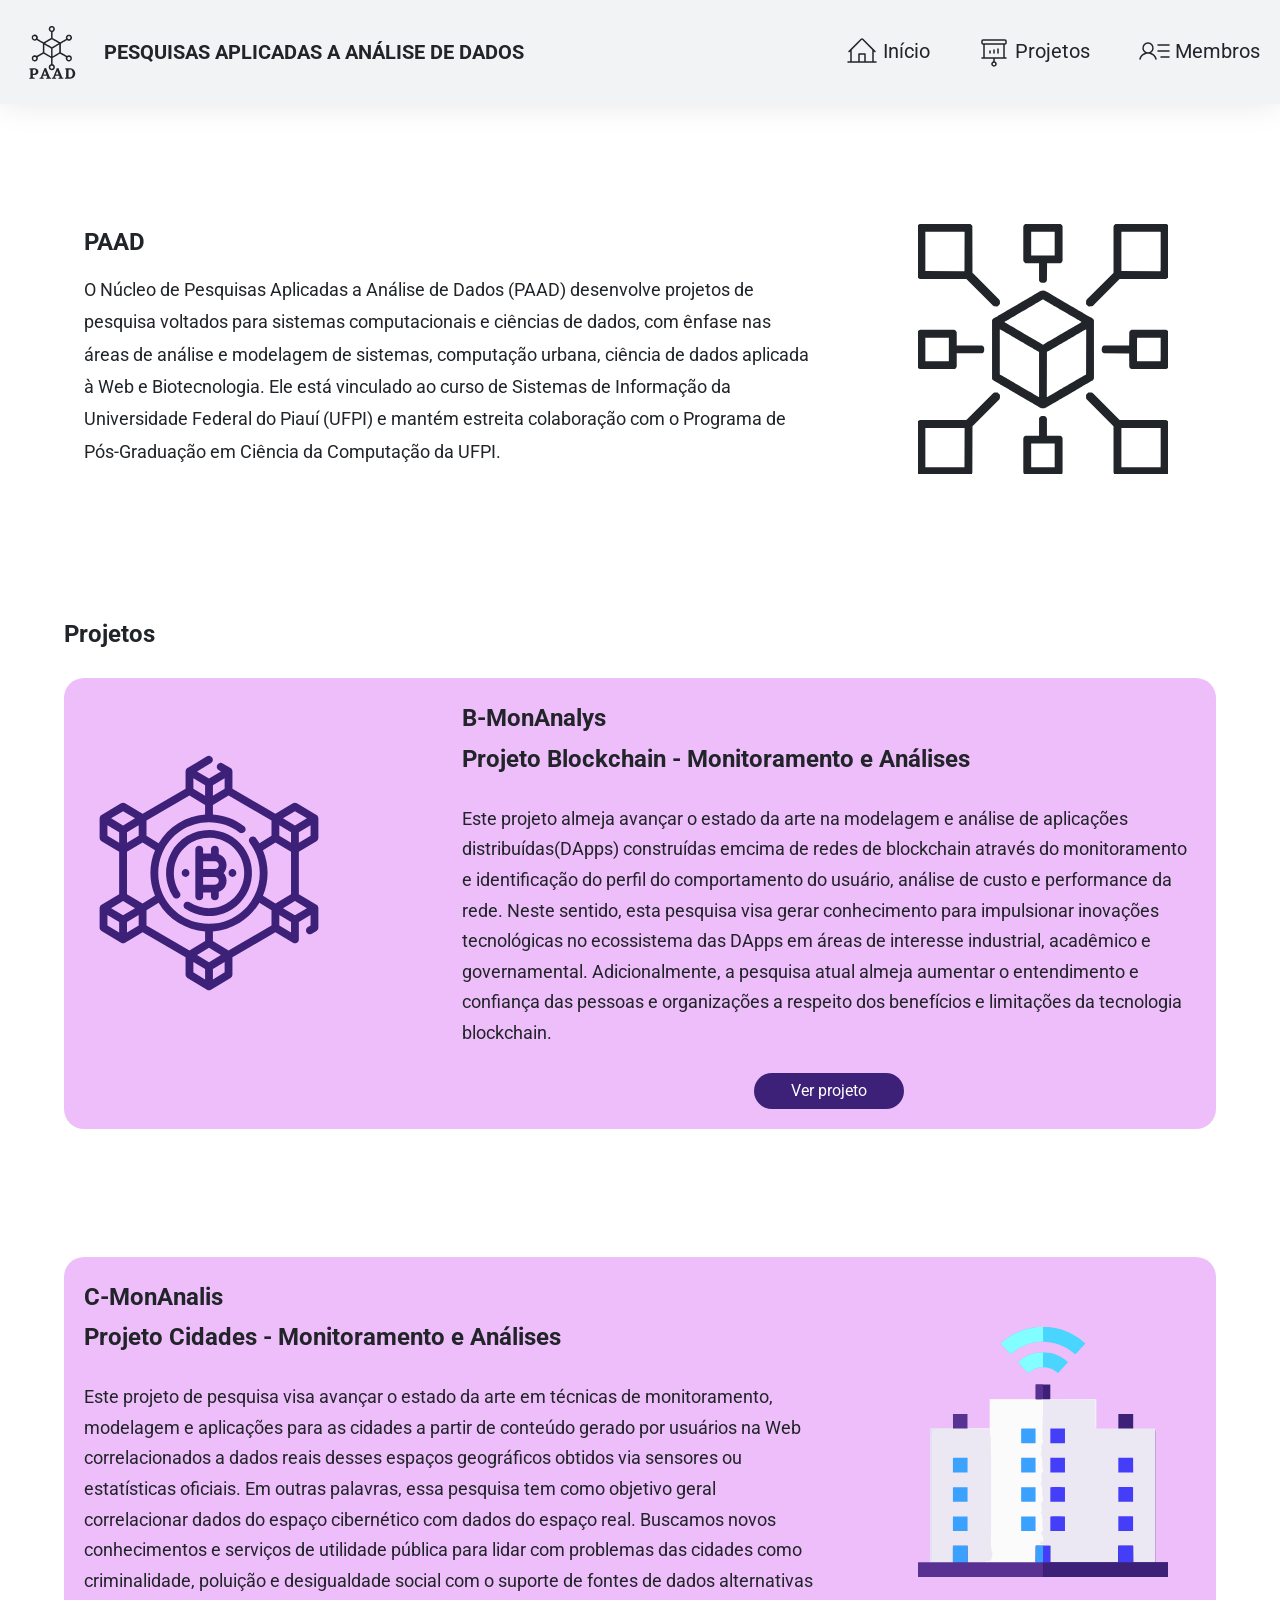
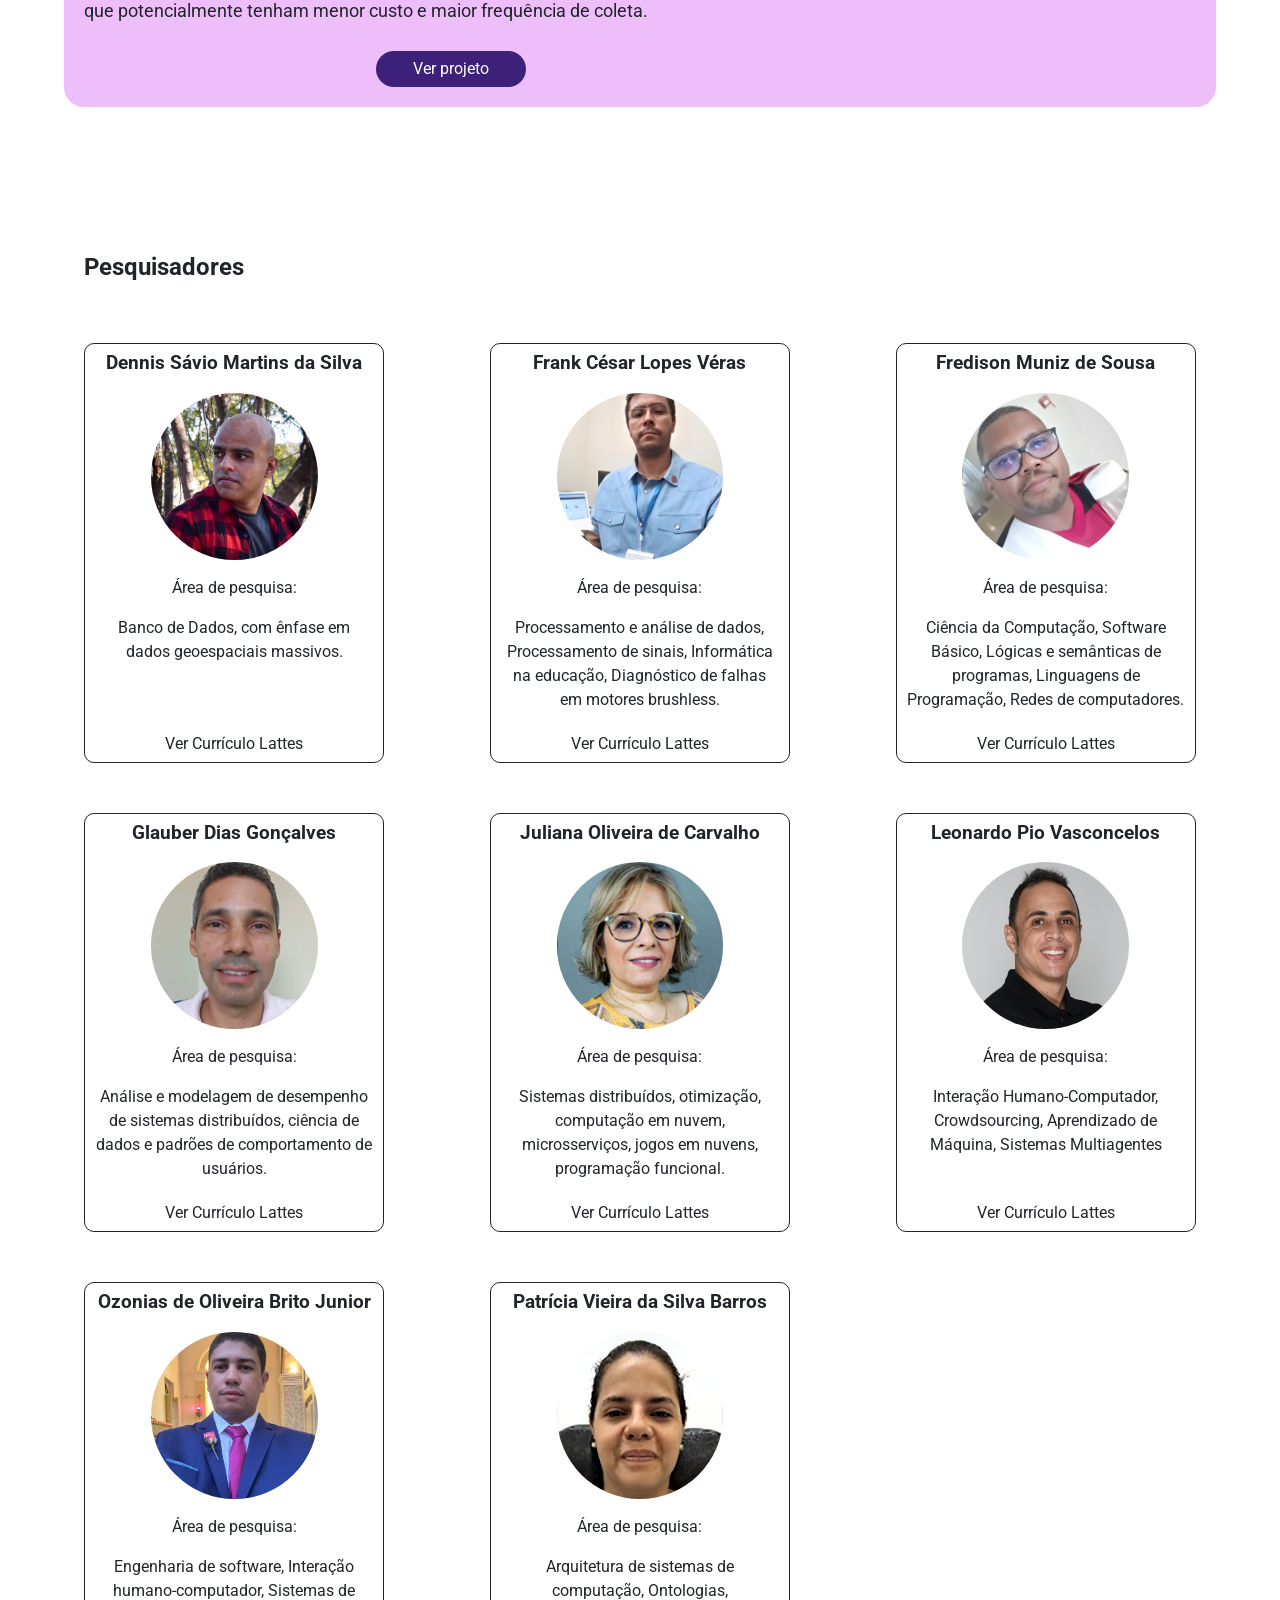
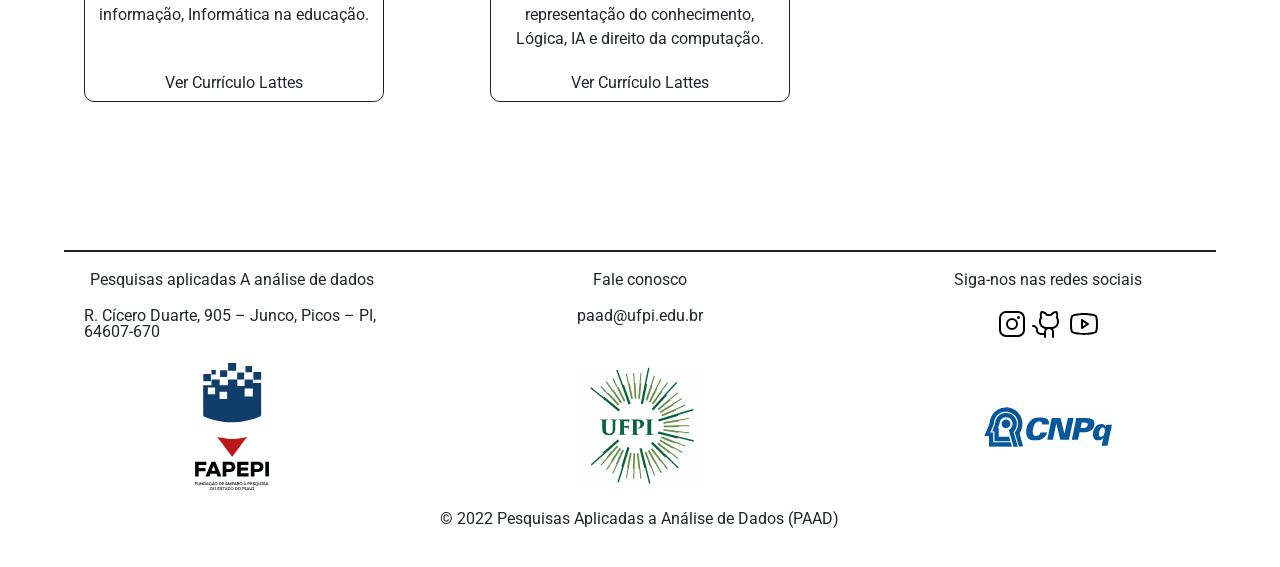
==== index.html @ bb36d38b "add responsive design" ====
<!DOCTYPE html>
<html lang="en">
  <head>
    <meta charset="UTF-8" />
    <meta name="viewport" content="width=device-width, initial-scale=1.0" />
    <title>Laboratório PAAD</title>
    <link rel="stylesheet" href="css/styles.css" />
  </head>
  <body>
    <nav>
      <div class="logo-box">
        <img class="paad-logo" src="img/paad-logo.svg" alt="Logo do site" />

        <h1 class="title">Pesquisas aplicadas A análise de dados</h1>
      </div>
      <ul class="links">
        <li>
          <a href="#">
            <div class="flex-container">
              <svg
                xmlns="http://www.w3.org/2000/svg"
                width="32"
                height="32"
                viewBox="0 0 256 256"
                fill="#000000"
                class="icon"
              >
                <path
                  d="M240,210H222V131.17l5.76,5.76a6,6,0,0,0,8.48-8.49L137.9,30.09a14,14,0,0,0-19.8,0L19.76,128.44a6,6,0,0,0,8.48,8.49L34,131.17V210H16a6,6,0,0,0,0,12H240a6,6,0,0,0,0-12ZM46,119.17l80.58-80.59a2,2,0,0,1,2.84,0L210,119.17V210H158V152a6,6,0,0,0-6-6H104a6,6,0,0,0-6,6v58H46ZM146,210H110V158h36Z"
                ></path>
              </svg>

              Início
            </div>
          </a>
        </li>
        <li>
          <a href="#projetos">
            <div class="flex-container">
              <svg
                xmlns="http://www.w3.org/2000/svg"
                width="32"
                height="32"
                fill="#000000"
                viewBox="0 0 256 256"
                class="icon"
              >
                <path
                  d="M90,144V128a6,6,0,0,1,12,0v16a6,6,0,0,1-12,0Zm38,6a6,6,0,0,0,6-6V120a6,6,0,0,0-12,0v24A6,6,0,0,0,128,150Zm32,0a6,6,0,0,0,6-6V112a6,6,0,0,0-12,0v32A6,6,0,0,0,160,150Zm54-72V178h10a6,6,0,0,1,0,12H134v20.84a22,22,0,1,1-12,0V190H32a6,6,0,0,1,0-12H42V78H40A14,14,0,0,1,26,64V48A14,14,0,0,1,40,34H216a14,14,0,0,1,14,14V64a14,14,0,0,1-14,14ZM128,222a10,10,0,1,0,10,10A10,10,0,0,0,128,222ZM40,66H216a2,2,0,0,0,2-2V48a2,2,0,0,0-2-2H40a2,2,0,0,0-2,2V64A2,2,0,0,0,40,66ZM202,78H54V178H202Z"
                ></path>
              </svg>
              Projetos
            </div></a
          >
        </li>
        <li>
          <a href="#membros"
            ><div class="flex-container">
              <svg
                xmlns="http://www.w3.org/2000/svg"
                width="32"
                height="32"
                fill="#000000"
                viewBox="0 0 256 256"
                class="icon"
              >
                <path
                  d="M154,80a6,6,0,0,1,6-6h88a6,6,0,0,1,0,12H160A6,6,0,0,1,154,80Zm94,42H160a6,6,0,0,0,0,12h88a6,6,0,0,0,0-12Zm0,48H184a6,6,0,0,0,0,12h64a6,6,0,0,0,0-12Zm-98.19,20.5a6,6,0,1,1-11.62,3C131.7,168.29,107.23,150,80,150s-51.7,18.29-58.19,43.49a6,6,0,1,1-11.62-3c5.74-22.28,23-40.07,44.67-48a46,46,0,1,1,50.28,0C126.79,150.43,144.08,168.22,149.81,190.5ZM80,138a34,34,0,1,0-34-34A34,34,0,0,0,80,138Z"
                ></path>
              </svg>
              Membros
            </div></a
          >
        </li>
      </ul>
    </nav>
    <main class="main-container">
      <header class="grid-2-columns">
        <div id="início" class="header-text-container">
          <h2 class="header-title">PAAD</h2>
          <p class="header-text">
            O Núcleo de Pesquisas Aplicadas a Análise de Dados (PAAD) desenvolve
            projetos de pesquisa voltados para sistemas computacionais e
            ciências de dados, com ênfase nas áreas de análise e modelagem de
            sistemas, computação urbana, ciência de dados aplicada à Web e
            Biotecnologia. Ele está vinculado ao curso de Sistemas de Informação
            da Universidade Federal do Piauí (UFPI) e mantém estreita
            colaboração com o Programa de Pós-Graduação em Ciência da Computação
            da UFPI.
          </p>
        </div>
        <img
          class="paad-logo-colorida"
          src="img/paad-logo-colorida.svg"
          alt=""
        />
      </header>
      <section id="projetos" class="projects">
        <h2 class="projects-title">Projetos</h2>
        <div class="grid-2-columns-inv blockchain-project featured-project">
          <img class="bc-img" src="img/blockchain.svg" alt="" />
          <div class="project-title-container">
            <h2 class="project-title">B-MonAnalys</h2>
            <h2 class="project-title">
              Projeto Blockchain - Monitoramento e Análises
            </h2>
          </div>

          <p class="project-text">
            Este projeto almeja avançar o estado da arte na modelagem e análise
            de aplicações distribuídas(DApps) construídas emcima de redes de
            blockchain através do monitoramento e identificação do perfil do
            comportamento do usuário, análise de custo e performance da rede.
            Neste sentido, esta pesquisa visa gerar conhecimento para
            impulsionar inovações tecnológicas no ecossistema das DApps em áreas
            de interesse industrial, acadêmico e governamental. Adicionalmente,
            a pesquisa atual almeja aumentar o entendimento e confiança das
            pessoas e organizações a respeito dos benefícios e limitações da
            tecnologia blockchain.
          </p>
          <a class="project-link" href="https://labpaad.github.io/B-MonAnalys/"
            >Ver projeto</a
          >
        </div>
        <div class="grid-2-columns city-project featured-project">
          <div>
            <h2 class="project-title">C-MonAnalis</h2>
            <h2 class="project-title">
              Projeto Cidades - Monitoramento e Análises
            </h2>
          </div>

          <p class="project-text">
            Este projeto de pesquisa visa avançar o estado da arte em técnicas
            de monitoramento, modelagem e aplicações para as cidades a partir de
            conteúdo gerado por usuários na Web correlacionados a dados reais
            desses espaços geográficos obtidos via sensores ou estatísticas
            oficiais. Em outras palavras, essa pesquisa tem como objetivo geral
            correlacionar dados do espaço cibernético com dados do espaço real.
            Buscamos novos conhecimentos e serviços de utilidade pública para
            lidar com problemas das cidades como criminalidade, poluição e
            desigualdade social com o suporte de fontes de dados alternativas
            que potencialmente tenham menor custo e maior frequência de coleta.
          </p>
          <img class="city-img" src="img/cidade-inteligente.svg" alt="" />
          <a
            class="project-link inv"
            href="https://labpaad.github.io/C-MonAnalys/"
            >Ver projeto</a
          >
        </div>
      </section>
      <section id="membros" class="cards-section">
        <h2 class="pesquisadores">Pesquisadores</h2>
        <div class="cards">
          <div class="card">
            <h3>Dennis Sávio Martins da Silva</h3>
            <img class="card-img" src="img/pesquisadores/careca.png" alt="" />
            <p>Área de pesquisa:</p>
            <p class="area-pesquisa">
              Banco de Dados, com ênfase em dados geoespaciais massivos.
            </p>
            <a href="http://lattes.cnpq.br/1606965196320781"
              >Ver Currículo Lattes</a
            >
          </div>

          <div class="card">
            <h3>Frank César Lopes Véras</h3>
            <img
              class="card-img"
              src="img/pesquisadores/frank césar.png"
              alt=""
            />
            <p>Área de pesquisa:</p>
            <p class="area-pesquisa">
              Processamento e análise de dados, Processamento de sinais,
              Informática na educação, Diagnóstico de falhas em motores
              brushless.
            </p>
            <a href="http://lattes.cnpq.br/4650481876651508"
              >Ver Currículo Lattes</a
            >
          </div>
          <div class="card">
            <h3>Fredison Muniz de Sousa</h3>
            <img class="card-img" src="img/pesquisadores/Fredison.jpg" alt="" />
            <p>Área de pesquisa:</p>
            <p class="area-pesquisa">
              Ciência da Computação, Software Básico, Lógicas e semânticas de
              programas, Linguagens de Programação, Redes de computadores.
            </p>
            <a href="http://lattes.cnpq.br/1024465469397035"
              >Ver Currículo Lattes</a
            >
          </div>
          <div class="card">
            <h3>Glauber Dias Gonçalves</h3>
            <img class="card-img" src="img/pesquisadores/Glauber.png" alt="" />
            <p>Área de pesquisa:</p>
            <p class="area-pesquisa">
              Análise e modelagem de desempenho de sistemas distribuídos,
              ciência de dados e padrões de comportamento de usuários.
            </p>
            <a href="http://lattes.cnpq.br/5984202704503148"
              >Ver Currículo Lattes</a
            >
          </div>
          <div class="card">
            <h3>Juliana Oliveira de Carvalho</h3>
            <img class="card-img" src="img/pesquisadores/Juliana.png" alt="" />
            <p>Área de pesquisa:</p>
            <p class="area-pesquisa">
              Sistemas distribuídos, otimização, computação em nuvem,
              microsserviços, jogos em nuvens, programação funcional.
            </p>
            <a href="http://lattes.cnpq.br/9896799227276498"
              >Ver Currículo Lattes</a
            >
          </div>
          <div class="card">
            <h3>Leonardo Pio Vasconcelos</h3>
            <img
              class="card-img"
              src="img/pesquisadores/Leonardo.jpeg"
              alt=""
            />
            <p>Área de pesquisa:</p>
            <p class="area-pesquisa">
              Interação Humano-Computador, Crowdsourcing, Aprendizado de
              Máquina, Sistemas Multiagentes
            </p>
            <a href="http://lattes.cnpq.br/3221876377732613"
              >Ver Currículo Lattes</a
            >
          </div>
          <div class="card">
            <h3>Ozonias de Oliveira Brito Junior</h3>
            <img class="card-img" src="img/pesquisadores/Ozonias.jpeg" alt="" />
            <p>Área de pesquisa:</p>
            <p class="area-pesquisa">
              Engenharia de software, Interação humano-computador, Sistemas de
              informação, Informática na educação.
            </p>
            <a class="lattes" href="http://lattes.cnpq.br/0287523204946792"
              >Ver Currículo Lattes</a
            >
          </div>
          <div class="card">
            <h3>Patrícia Vieira da Silva Barros</h3>
            <img
              class="card-img"
              src="img/pesquisadores/Patrícia.jpeg"
              alt=""
            />
            <p>Área de pesquisa:</p>
            <p class="area-pesquisa">
              Arquitetura de sistemas de computação, Ontologias, representação
              do conhecimento, Lógica, IA e direito da computação.
            </p>
            <a href="http://lattes.cnpq.br/5516550975920922"
              >Ver Currículo Lattes</a
            >
          </div>
        </div>
      </section>
      <footer class="footer-grid">
        <p>Pesquisas aplicadas A análise de dados</p>
        <p>Fale conosco</p>
        <p>Siga-nos nas redes sociais</p>
        <p>R. Cícero Duarte, 905 – Junco, Picos – PI, 64607-670</p>
        <p>paad@ufpi.edu.br</p>
        <div class="footer-logos">
          <a href="https://www.instagram.com/paad.lab/">
            <img src="img/instagram-logo.svg" alt="" />
          </a>
          <a href="https://github.com/LABPAAD">
            <img src="img/github-logo.svg" alt="" />
          </a>
          <a href="https://www.youtube.com/channel/UCc1FpLC3oiJvsoh1sDJtk2g">
            <img src="img/youtube-logo.svg" alt="" />
          </a>
        </div>

        <img class="logo-apoiadores" src="img/fapepi-logo.svg" alt="" />
        <img class="logo-apoiadores" src="img/logo-ufpi.svg" alt="" />
        <img class="logo-apoiadores" src="img/cnpq-logo.svg" alt="" />

        <p class="copyright">
          © 2022 Pesquisas Aplicadas a Análise de Dados (PAAD)
        </p>
      </footer>
    </main>
  </body>
</html>
---- css/styles.css ----
@import url("https://fonts.googleapis.com/css2?family=Roboto:ital,wght@0,100;0,300;0,400;0,500;0,700;0,900;1,100;1,300;1,400;1,500;1,700;1,900&display=swap");

/* Resets e estilos globais */
* {
  margin: 0;
  padding: 0;
  box-sizing: border-box;
}

body {
  line-height: 1;
  font-family: Roboto, sans-serif;
  color: #212529;
}

/*Containers e componentes   */
nav {
  display: flex;
  justify-content: space-between;
  align-items: center;
  background-color: #f1f3f5;
  /* border: 1px solid #000; */
  box-shadow: 0 0 30px 0 rgba(0, 0, 0, 0.1);
  padding: 20px;
  margin-bottom: 100px;
}

.main-container {
  width: 90%;
  margin: 20px auto;
  /* border: 1px solid;  */
}

.grid-2-columns {
  /* border: 1px solid; */
  display: grid;
  grid-template-columns: 1fr 25%;
  column-gap: 100px;
  align-items: center;
  margin-bottom: 128px;
  row-gap: 24px;
  padding: 20px;
}
.grid-2-columns-inv {
  /* border: 1px solid; */
  display: grid;
  grid-template-columns: 25% 1fr;
  column-gap: 100px;
  align-items: center;
  margin-bottom: 128px;
  row-gap: 24px;
  padding: 20px;
}

.logo-box {
  display: flex;
  align-items: center;
  gap: 20px;
}
.projects-title {
  margin-bottom: 32px;
}

.featured-project {
  /* border: 1px solid; */
  background-color: #eebefa;
  border-radius: 20px;
}

.flex-container {
  display: flex;
  align-items: center;
  gap: 5px;
}
.flex-container:hover {
  border-bottom: 1px solid #212529;
}
footer {
  border-top: #212529 2px solid;
}

.footer-grid {
  padding: 20px;
  display: grid;
  grid-template-columns: 1fr 1fr 1fr;
  justify-items: center;
  column-gap: 10%;
  row-gap: 20px;
}
.copyright {
  grid-column: 1/4;
}

/* Texto */
.header-title {
  margin-bottom: 20px;
}
.title {
  text-transform: uppercase;
}
.header-text {
  color: #212529;
  line-height: 1.8;
  font-size: 18px;
}
h1 {
  font-size: 20px;
  color: #212529;
}

.project-title {
  line-height: 1.7;
  /* word-break: keep-all; */
}

.project-text {
  line-height: 1.7;
  font-size: 18px;
}

/* Listas */

ul {
  display: flex;
  list-style-type: none;
  gap: 48px;
  align-items: center;
}
.links li {
  font-size: 20px;
}

/* Anchor tags */
a:link,
a:visited {
  display: inline-block;
  cursor: pointer;
  text-decoration: none;
  color: #212529;
}

.project-link:link,
.project-link:visited {
  background-color: #3d2078;
  color: #fff;
  padding: 10px;
  width: 150px;
  border-radius: 30px;
  text-align: center;
  justify-self: center;
  grid-column: 2;
}

.inv:link,
.inv:visited {
  grid-column: 1;
}
/* Icons e Imagens */
.paad-logo {
  width: 64px;
  height: 64px;
}
.icon {
  fill: #212529;
}
.paad-logo-colorida {
  width: 90%;
  grid-column: 2;
  grid-row: 1;
}
.bc-img {
  width: 90%;
  aspect-ratio: 1 /1;
  grid-column: 1;
  grid-row: 1 / 3;
  /* background-color: #212529; */
}
.city-img {
  width: 90%;
  aspect-ratio: 1 /1;
  grid-column: 2;
  grid-row: 1 / 3;
}

section {
  /* background: #000; */
}

/* MEMBROS */
.cards-section {
  padding: 20px;
}
.pesquisadores {
  margin-bottom: 64px;
}
.cards {
  margin-bottom: 128px;
  display: grid;
  grid-template-columns: 27% 27% 27%;
  row-gap: 50px;
  column-gap: 5%;
  justify-content: space-between;
  align-content: center;
}
.card {
  display: flex;
  flex-direction: column;
  gap: 20px;
  border: 1px solid;
  border-radius: 10px;
  padding: 10px;
  justify-content: center;
  align-items: center;
  text-align: center;
}
.card h3 {
  align-self: center;
}
.card-img {
  width: 60%;
  aspect-ratio: 1/1;
  object-fit: cover;
  border-radius: 100px;
  align-self: center;
}
.area-pesquisa {
  /* border: 1px solid; */
  min-height: 100px;
  line-height: 1.5;
}

.card a:link {
  text-decoration: none;
}

.card a:hover {
  text-decoration: underline;
}

/* footer */

.logo-apoiadores {
  width: 128px;
  height: 128px;
}
@media screen and (max-width: 970px) {
  .cards {
    grid-template-columns: 40% 40%;
  }
  .title {
    display: none;
  }
  .project-title-container {
    grid-column: 1/3;
    grid-row: 1;
  }
  .project-text {
    grid-column: 1/3;
    grid-row: 2;
  }
  .bc-img {
    grid-row: 3;
  }
  .city-img {
    grid-row: 3;
  }
  .paad-logo-colorida {
    display: none;
  }
  .header-text-container {
    grid-column: 1 / 3;
  }
}
@media screen and (max-width: 600px) {
  .cards {
    grid-template-columns: 1fr;
  }
  .card-img {
    border-radius: 200px;
  }
}
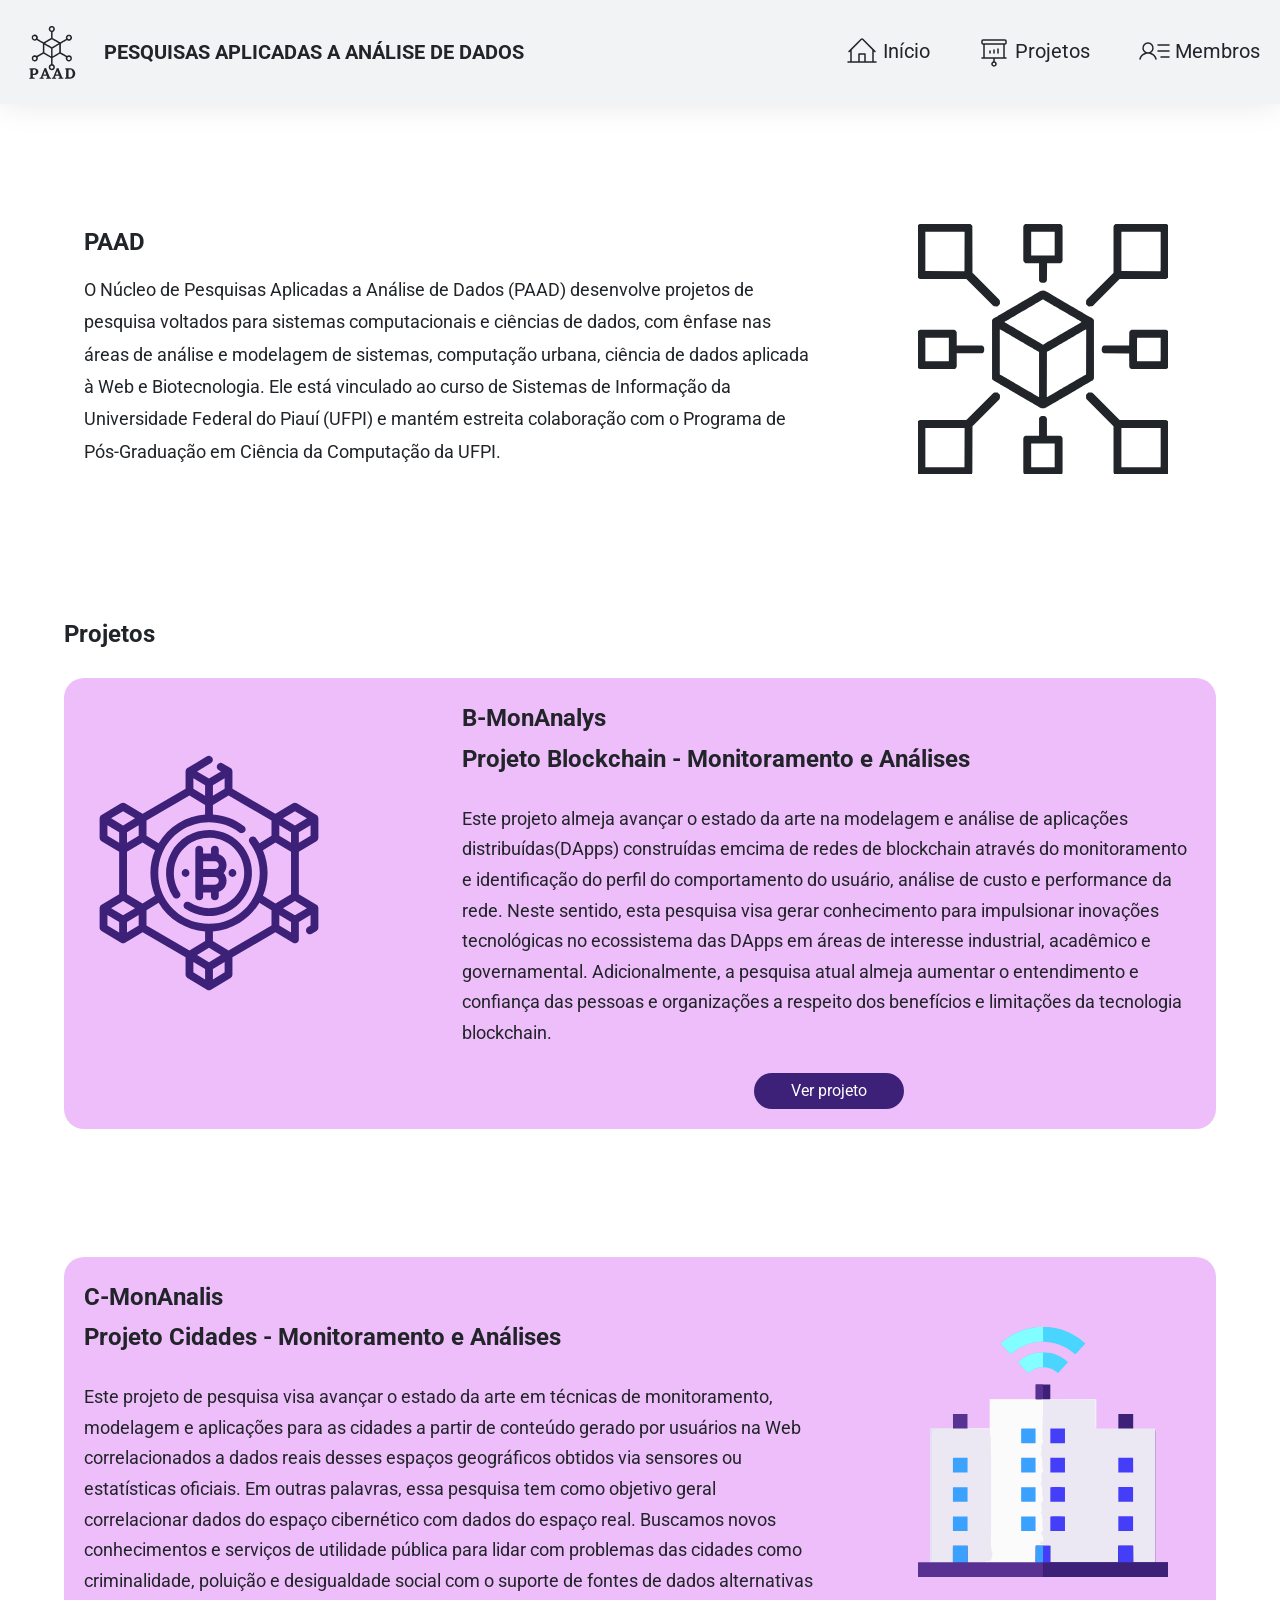
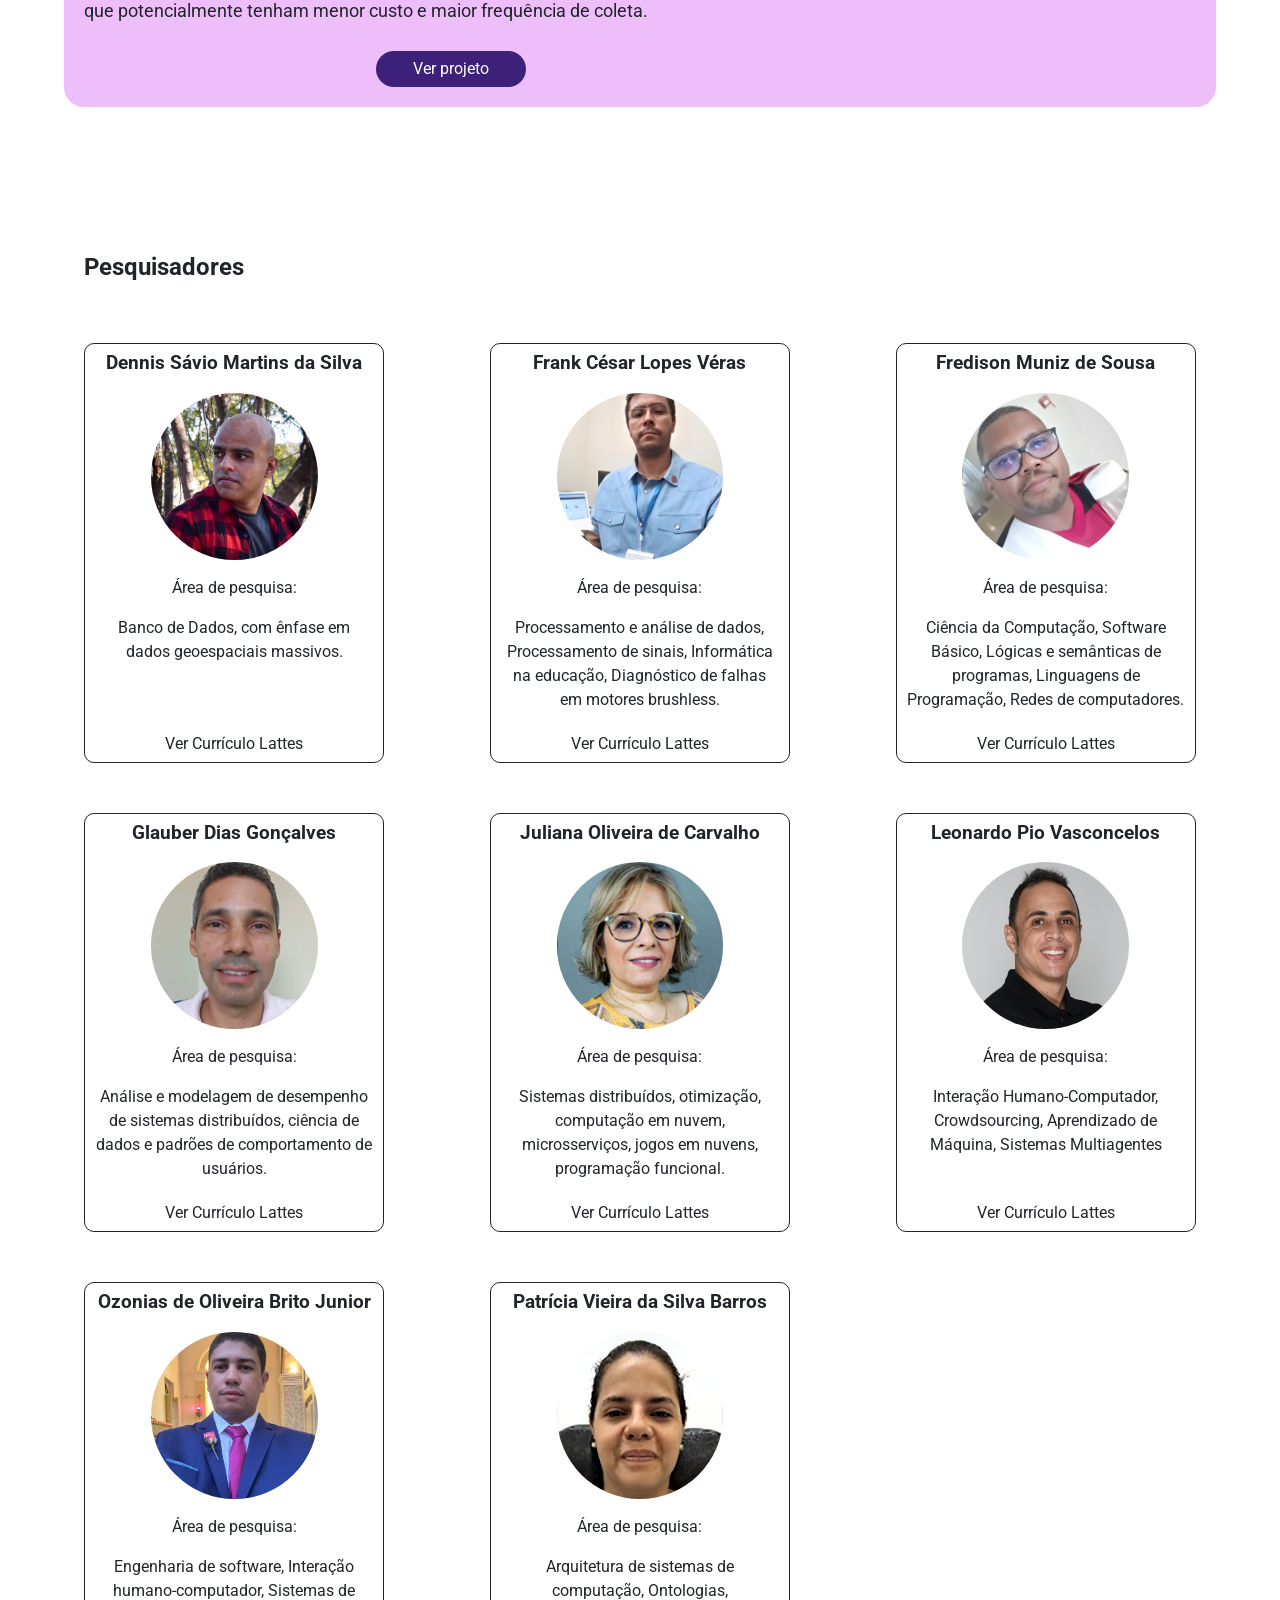
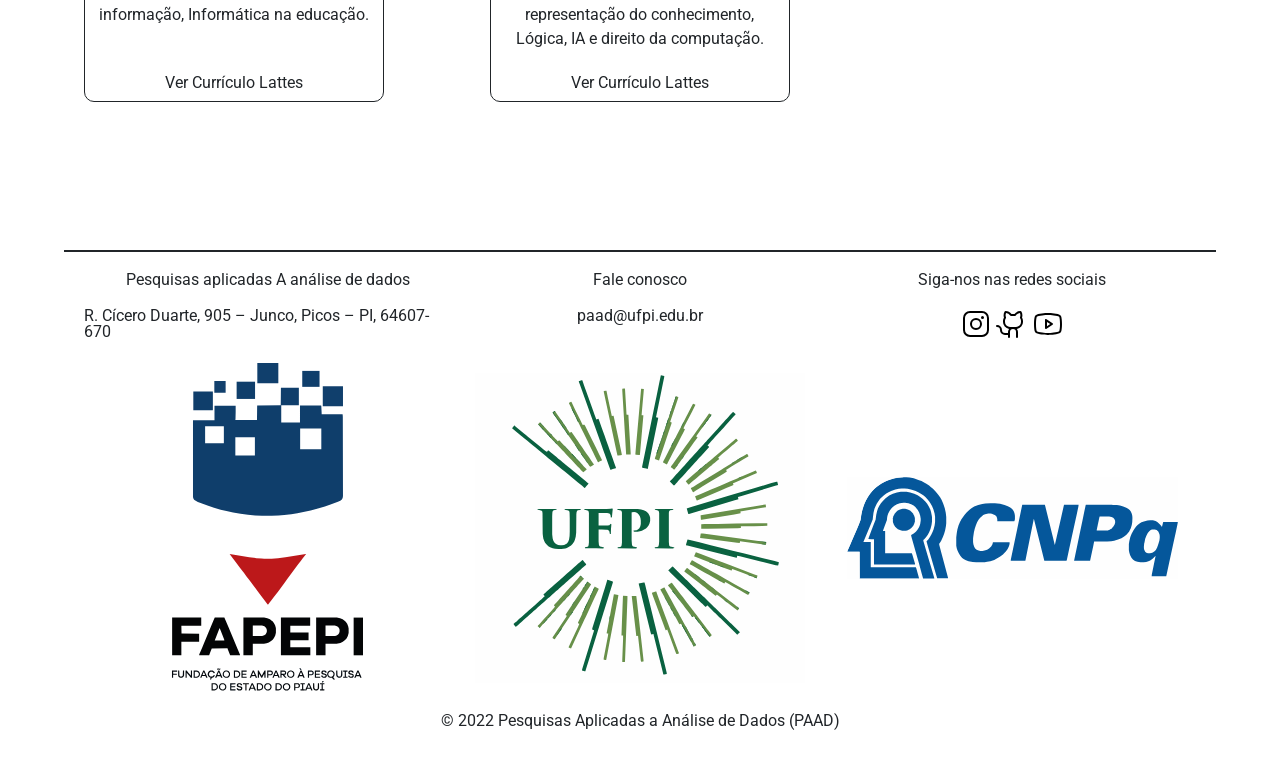
==== commit 87df4aa2: "add classes" ====
--- a/index.html
+++ b/index.html
@@ -265,10 +265,12 @@
         </div>
       </section>
       <footer class="footer-grid">
-        <p>Pesquisas aplicadas A análise de dados</p>
-        <p>Fale conosco</p>
-        <p>Siga-nos nas redes sociais</p>
-        <p>R. Cícero Duarte, 905 – Junco, Picos – PI, 64607-670</p>
+        <p class="footer-title">Pesquisas aplicadas A análise de dados</p>
+        <p class="fale-conosco">Fale conosco</p>
+        <p class="">Siga-nos nas redes sociais</p>
+        <p class="endereço">
+          R. Cícero Duarte, 905 – Junco, Picos – PI, 64607-670
+        </p>
         <p>paad@ufpi.edu.br</p>
         <div class="footer-logos">
           <a href="https://www.instagram.com/paad.lab/">
--- a/css/styles.css
+++ b/css/styles.css
@@ -8,6 +8,7 @@
 }
 
 body {
+  width: 100%;
   line-height: 1;
   font-family: Roboto, sans-serif;
   color: #212529;
@@ -84,7 +85,7 @@
   display: grid;
   grid-template-columns: 1fr 1fr 1fr;
   justify-items: center;
-  column-gap: 10%;
+  column-gap: 5px;
   row-gap: 20px;
 }
 .copyright {
@@ -240,8 +241,8 @@
 /* footer */
 
 .logo-apoiadores {
-  width: 128px;
-  height: 128px;
+  width: 90%;
+  aspect-ratio: 1 /1;
 }
 @media screen and (max-width: 970px) {
   .cards {
@@ -272,6 +273,12 @@
   }
 }
 @media screen and (max-width: 600px) {
+  .links {
+    display: none;
+  }
+  nav {
+    justify-content: center;
+  }
   .cards {
     grid-template-columns: 1fr;
   }
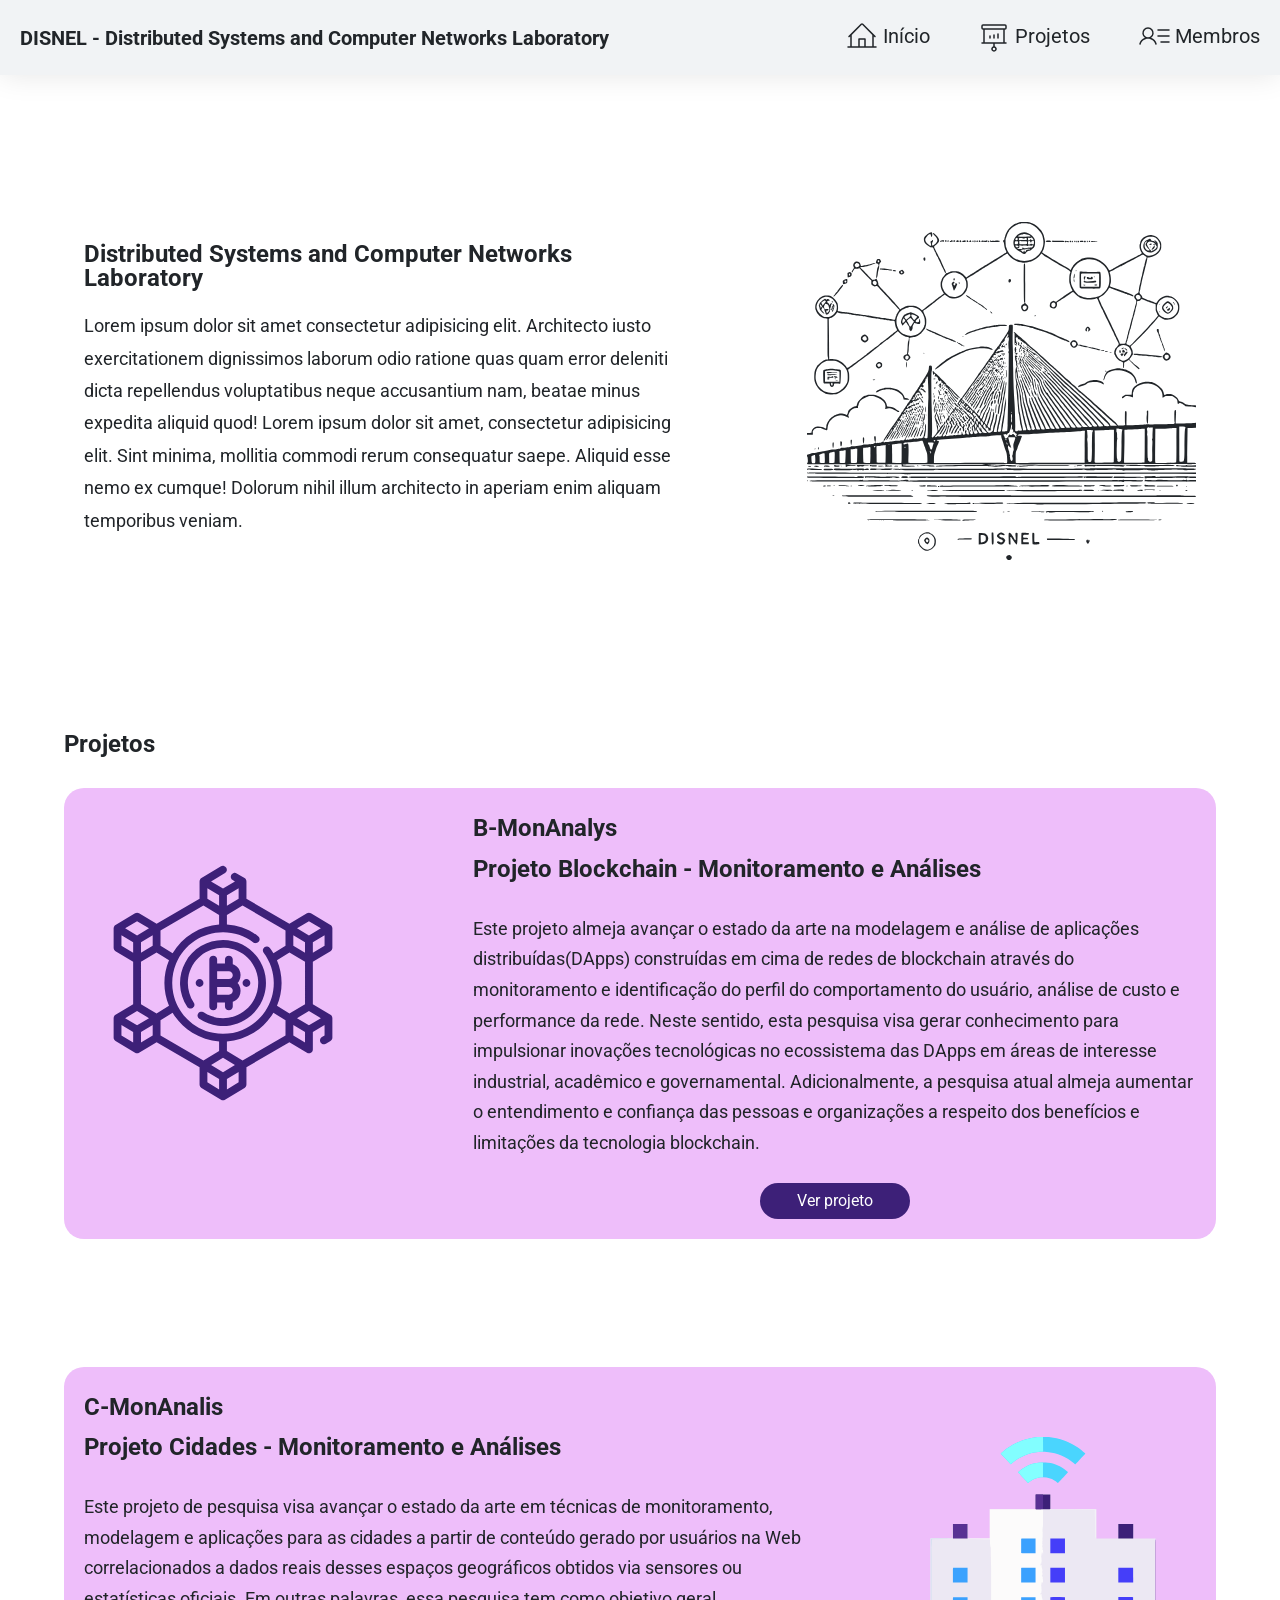
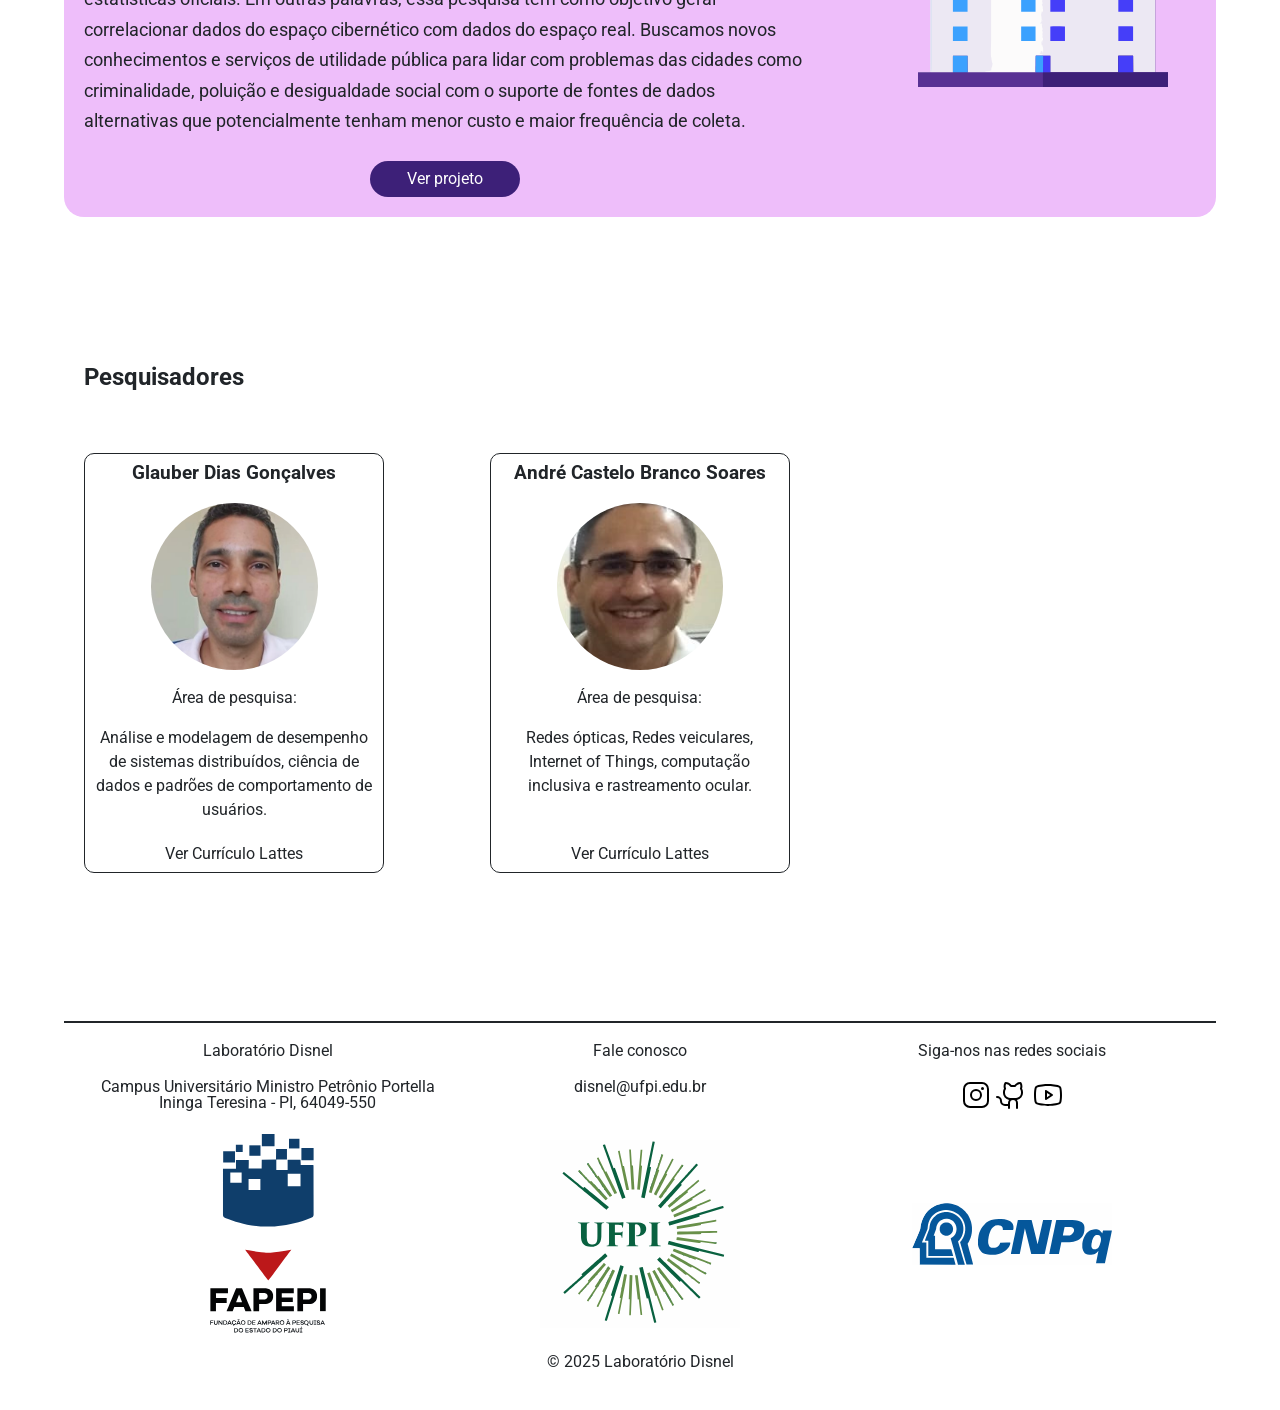
==== commit 568b8ea8: "add content" ====
--- a/index.html
+++ b/index.html
@@ -3,15 +3,17 @@
   <head>
     <meta charset="UTF-8" />
     <meta name="viewport" content="width=device-width, initial-scale=1.0" />
-    <title>Laboratório PAAD</title>
+    <title>Disnel</title>
     <link rel="stylesheet" href="css/styles.css" />
   </head>
   <body>
     <nav>
       <div class="logo-box">
-        <img class="paad-logo" src="img/paad-logo.svg" alt="Logo do site" />
-
-        <h1 class="title">Pesquisas aplicadas A análise de dados</h1>
+        <!-- <img class="paad-logo" src="img/paad-logo.svg" alt="Logo do site" /> -->
+
+        <h1 class="title">
+          DISNEL - Distributed Systems and Computer Networks Laboratory
+        </h1>
       </div>
       <ul class="links">
         <li>
@@ -75,25 +77,22 @@
       </ul>
     </nav>
     <main class="main-container">
-      <header class="grid-2-columns">
+      <header class="grid-2-columns-especial">
         <div id="início" class="header-text-container">
-          <h2 class="header-title">PAAD</h2>
+          <h2 class="header-title">
+            Distributed Systems and Computer Networks Laboratory
+          </h2>
           <p class="header-text">
-            O Núcleo de Pesquisas Aplicadas a Análise de Dados (PAAD) desenvolve
-            projetos de pesquisa voltados para sistemas computacionais e
-            ciências de dados, com ênfase nas áreas de análise e modelagem de
-            sistemas, computação urbana, ciência de dados aplicada à Web e
-            Biotecnologia. Ele está vinculado ao curso de Sistemas de Informação
-            da Universidade Federal do Piauí (UFPI) e mantém estreita
-            colaboração com o Programa de Pós-Graduação em Ciência da Computação
-            da UFPI.
-          </p>
-        </div>
-        <img
-          class="paad-logo-colorida"
-          src="img/paad-logo-colorida.svg"
-          alt=""
-        />
+            Lorem ipsum dolor sit amet consectetur adipisicing elit. Architecto
+            iusto exercitationem dignissimos laborum odio ratione quas quam
+            error deleniti dicta repellendus voluptatibus neque accusantium nam,
+            beatae minus expedita aliquid quod! Lorem ipsum dolor sit amet,
+            consectetur adipisicing elit. Sint minima, mollitia commodi rerum
+            consequatur saepe. Aliquid esse nemo ex cumque! Dolorum nihil illum
+            architecto in aperiam enim aliquam temporibus veniam.
+          </p>
+        </div>
+        <img class="paad-logo-colorida" src="img/rCNJ8001.svg" alt="" />
       </header>
       <section id="projetos" class="projects">
         <h2 class="projects-title">Projetos</h2>
@@ -108,7 +107,7 @@
 
           <p class="project-text">
             Este projeto almeja avançar o estado da arte na modelagem e análise
-            de aplicações distribuídas(DApps) construídas emcima de redes de
+            de aplicações distribuídas(DApps) construídas em cima de redes de
             blockchain através do monitoramento e identificação do perfil do
             comportamento do usuário, análise de custo e performance da rede.
             Neste sentido, esta pesquisa visa gerar conhecimento para
@@ -154,47 +153,6 @@
         <h2 class="pesquisadores">Pesquisadores</h2>
         <div class="cards">
           <div class="card">
-            <h3>Dennis Sávio Martins da Silva</h3>
-            <img class="card-img" src="img/pesquisadores/careca.png" alt="" />
-            <p>Área de pesquisa:</p>
-            <p class="area-pesquisa">
-              Banco de Dados, com ênfase em dados geoespaciais massivos.
-            </p>
-            <a href="http://lattes.cnpq.br/1606965196320781"
-              >Ver Currículo Lattes</a
-            >
-          </div>
-
-          <div class="card">
-            <h3>Frank César Lopes Véras</h3>
-            <img
-              class="card-img"
-              src="img/pesquisadores/frank césar.png"
-              alt=""
-            />
-            <p>Área de pesquisa:</p>
-            <p class="area-pesquisa">
-              Processamento e análise de dados, Processamento de sinais,
-              Informática na educação, Diagnóstico de falhas em motores
-              brushless.
-            </p>
-            <a href="http://lattes.cnpq.br/4650481876651508"
-              >Ver Currículo Lattes</a
-            >
-          </div>
-          <div class="card">
-            <h3>Fredison Muniz de Sousa</h3>
-            <img class="card-img" src="img/pesquisadores/Fredison.jpg" alt="" />
-            <p>Área de pesquisa:</p>
-            <p class="area-pesquisa">
-              Ciência da Computação, Software Básico, Lógicas e semânticas de
-              programas, Linguagens de Programação, Redes de computadores.
-            </p>
-            <a href="http://lattes.cnpq.br/1024465469397035"
-              >Ver Currículo Lattes</a
-            >
-          </div>
-          <div class="card">
             <h3>Glauber Dias Gonçalves</h3>
             <img class="card-img" src="img/pesquisadores/Glauber.png" alt="" />
             <p>Área de pesquisa:</p>
@@ -207,71 +165,38 @@
             >
           </div>
           <div class="card">
-            <h3>Juliana Oliveira de Carvalho</h3>
-            <img class="card-img" src="img/pesquisadores/Juliana.png" alt="" />
-            <p>Área de pesquisa:</p>
-            <p class="area-pesquisa">
-              Sistemas distribuídos, otimização, computação em nuvem,
-              microsserviços, jogos em nuvens, programação funcional.
-            </p>
-            <a href="http://lattes.cnpq.br/9896799227276498"
-              >Ver Currículo Lattes</a
-            >
-          </div>
-          <div class="card">
-            <h3>Leonardo Pio Vasconcelos</h3>
+            <h3>André Castelo Branco Soares</h3>
             <img
               class="card-img"
-              src="img/pesquisadores/Leonardo.jpeg"
+              src="img/pesquisadores/AndreSoares.jpeg"
               alt=""
             />
             <p>Área de pesquisa:</p>
             <p class="area-pesquisa">
-              Interação Humano-Computador, Crowdsourcing, Aprendizado de
-              Máquina, Sistemas Multiagentes
+              Redes ópticas, Redes veiculares, Internet of Things, computação
+              inclusiva e rastreamento ocular.
             </p>
-            <a href="http://lattes.cnpq.br/3221876377732613"
+            <a href="http://lattes.cnpq.br/5984202704503148"
               >Ver Currículo Lattes</a
             >
           </div>
-          <div class="card">
-            <h3>Ozonias de Oliveira Brito Junior</h3>
-            <img class="card-img" src="img/pesquisadores/Ozonias.jpeg" alt="" />
-            <p>Área de pesquisa:</p>
-            <p class="area-pesquisa">
-              Engenharia de software, Interação humano-computador, Sistemas de
-              informação, Informática na educação.
-            </p>
-            <a class="lattes" href="http://lattes.cnpq.br/0287523204946792"
-              >Ver Currículo Lattes</a
-            >
-          </div>
-          <div class="card">
-            <h3>Patrícia Vieira da Silva Barros</h3>
-            <img
-              class="card-img"
-              src="img/pesquisadores/Patrícia.jpeg"
-              alt=""
-            />
-            <p>Área de pesquisa:</p>
-            <p class="area-pesquisa">
-              Arquitetura de sistemas de computação, Ontologias, representação
-              do conhecimento, Lógica, IA e direito da computação.
-            </p>
-            <a href="http://lattes.cnpq.br/5516550975920922"
-              >Ver Currículo Lattes</a
-            >
-          </div>
         </div>
       </section>
       <footer class="footer-grid">
-        <p class="footer-title">Pesquisas aplicadas A análise de dados</p>
+        <p class="footer-title">Laboratório Disnel</p>
         <p class="fale-conosco">Fale conosco</p>
-        <p class="">Siga-nos nas redes sociais</p>
-        <p class="endereço">
-          R. Cícero Duarte, 905 – Junco, Picos – PI, 64607-670
-        </p>
-        <p>paad@ufpi.edu.br</p>
+        <p class="siga-nos">Siga-nos nas redes sociais</p>
+        <div class="endereço">
+          <p class="footer-paragraph">
+            Campus Universitário Ministro Petrônio Portella
+          </p>
+          <p class="footer-paragraph">Ininga Teresina - PI, 64049-550</p>
+        </div>
+        <!-- <p class="endereço">
+          Campus Universitário Ministro Petrônio Portella - Ininga Teresina -
+          PI, 64049-550
+        </p> -->
+        <p class="e-mail">disnel@ufpi.edu.br</p>
         <div class="footer-logos">
           <a href="https://www.instagram.com/paad.lab/">
             <img src="img/instagram-logo.svg" alt="" />
@@ -288,9 +213,7 @@
         <img class="logo-apoiadores" src="img/logo-ufpi.svg" alt="" />
         <img class="logo-apoiadores" src="img/cnpq-logo.svg" alt="" />
 
-        <p class="copyright">
-          © 2022 Pesquisas Aplicadas a Análise de Dados (PAAD)
-        </p>
+        <p class="copyright">© 2025 Laboratório Disnel</p>
       </footer>
     </main>
   </body>
--- a/css/styles.css
+++ b/css/styles.css
@@ -36,22 +36,33 @@
   /* border: 1px solid; */
   display: grid;
   grid-template-columns: 1fr 25%;
-  column-gap: 100px;
+  column-gap: 10%;
   align-items: center;
   margin-bottom: 128px;
   row-gap: 24px;
   padding: 20px;
 }
-.grid-2-columns-inv {
-  /* border: 1px solid; */
-  display: grid;
-  grid-template-columns: 25% 1fr;
-  column-gap: 100px;
+.grid-2-columns-especial {
+  /* border: 1px solid; */
+  display: grid;
+  /* color: #3d2078; */
+  grid-template-columns: 1fr 35%;
+  column-gap: 10%;
   align-items: center;
   margin-bottom: 128px;
   row-gap: 24px;
   padding: 20px;
 }
+.grid-2-columns-inv {
+  /* border: 1px solid; */
+  display: grid;
+  grid-template-columns: 25% 1fr;
+  column-gap: 10%;
+  align-items: center;
+  margin-bottom: 128px;
+  row-gap: 24px;
+  padding: 20px;
+}
 
 .logo-box {
   display: flex;
@@ -85,6 +96,7 @@
   display: grid;
   grid-template-columns: 1fr 1fr 1fr;
   justify-items: center;
+  /* text-align: center; */
   column-gap: 5px;
   row-gap: 20px;
 }
@@ -97,7 +109,7 @@
   margin-bottom: 20px;
 }
 .title {
-  text-transform: uppercase;
+  /* text-transform: uppercase; */
 }
 .header-text {
   color: #212529;
@@ -157,19 +169,20 @@
   grid-column: 1;
 }
 /* Icons e Imagens */
-.paad-logo {
-  width: 64px;
-  height: 64px;
+.disnel-logo {
+  width: 150px;
+  /* height: 128px; */
 }
 .icon {
   fill: #212529;
 }
 .paad-logo-colorida {
-  width: 90%;
+  width: 100%;
   grid-column: 2;
   grid-row: 1;
 }
 .bc-img {
+  justify-self: center;
   width: 90%;
   aspect-ratio: 1 /1;
   grid-column: 1;
@@ -237,11 +250,15 @@
 .card a:hover {
   text-decoration: underline;
 }
+.footer-paragraph {
+  text-align: center;
+}
 
 /* footer */
 
 .logo-apoiadores {
   width: 90%;
+  max-width: 200px;
   aspect-ratio: 1 /1;
 }
 @media screen and (max-width: 970px) {
@@ -286,3 +303,34 @@
     border-radius: 200px;
   }
 }
+
+@media screen and (max-width: 480px) {
+  .footer-logos {
+    grid-column: 2/4;
+    justify-self: end;
+  }
+  .endereço {
+    grid-column: 1/4;
+    grid-row: 2;
+    /* text-align: center; */
+    /* align-self: center; */
+    /* justify-self: center; */
+  }
+
+  .footer-title {
+    grid-column: 1/4;
+    grid-row: 1;
+    justify-self: center;
+  }
+  .siga-nos {
+    text-align: center;
+  }
+  .e-mail {
+    grid-row: 3;
+    grid-column: 2/4;
+    justify-self: end;
+  }
+  .copyright {
+    text-align: center;
+  }
+}
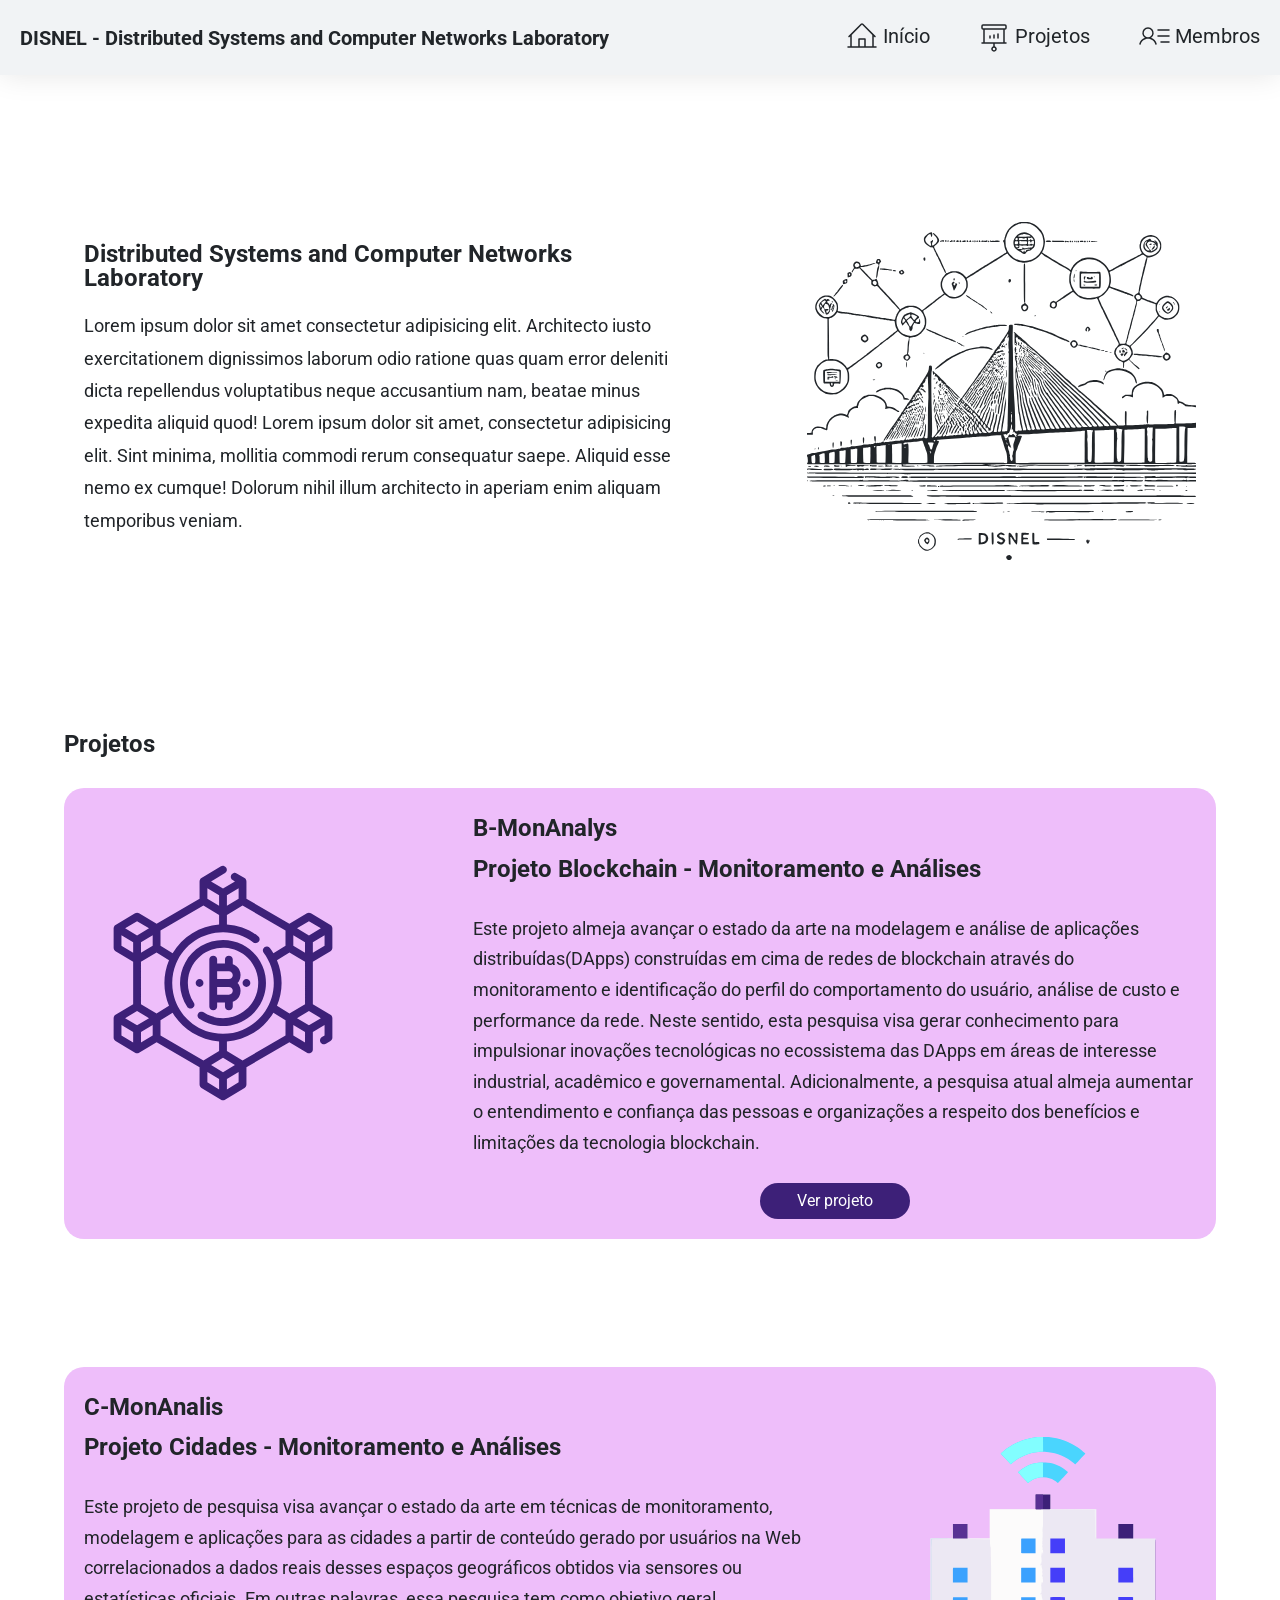
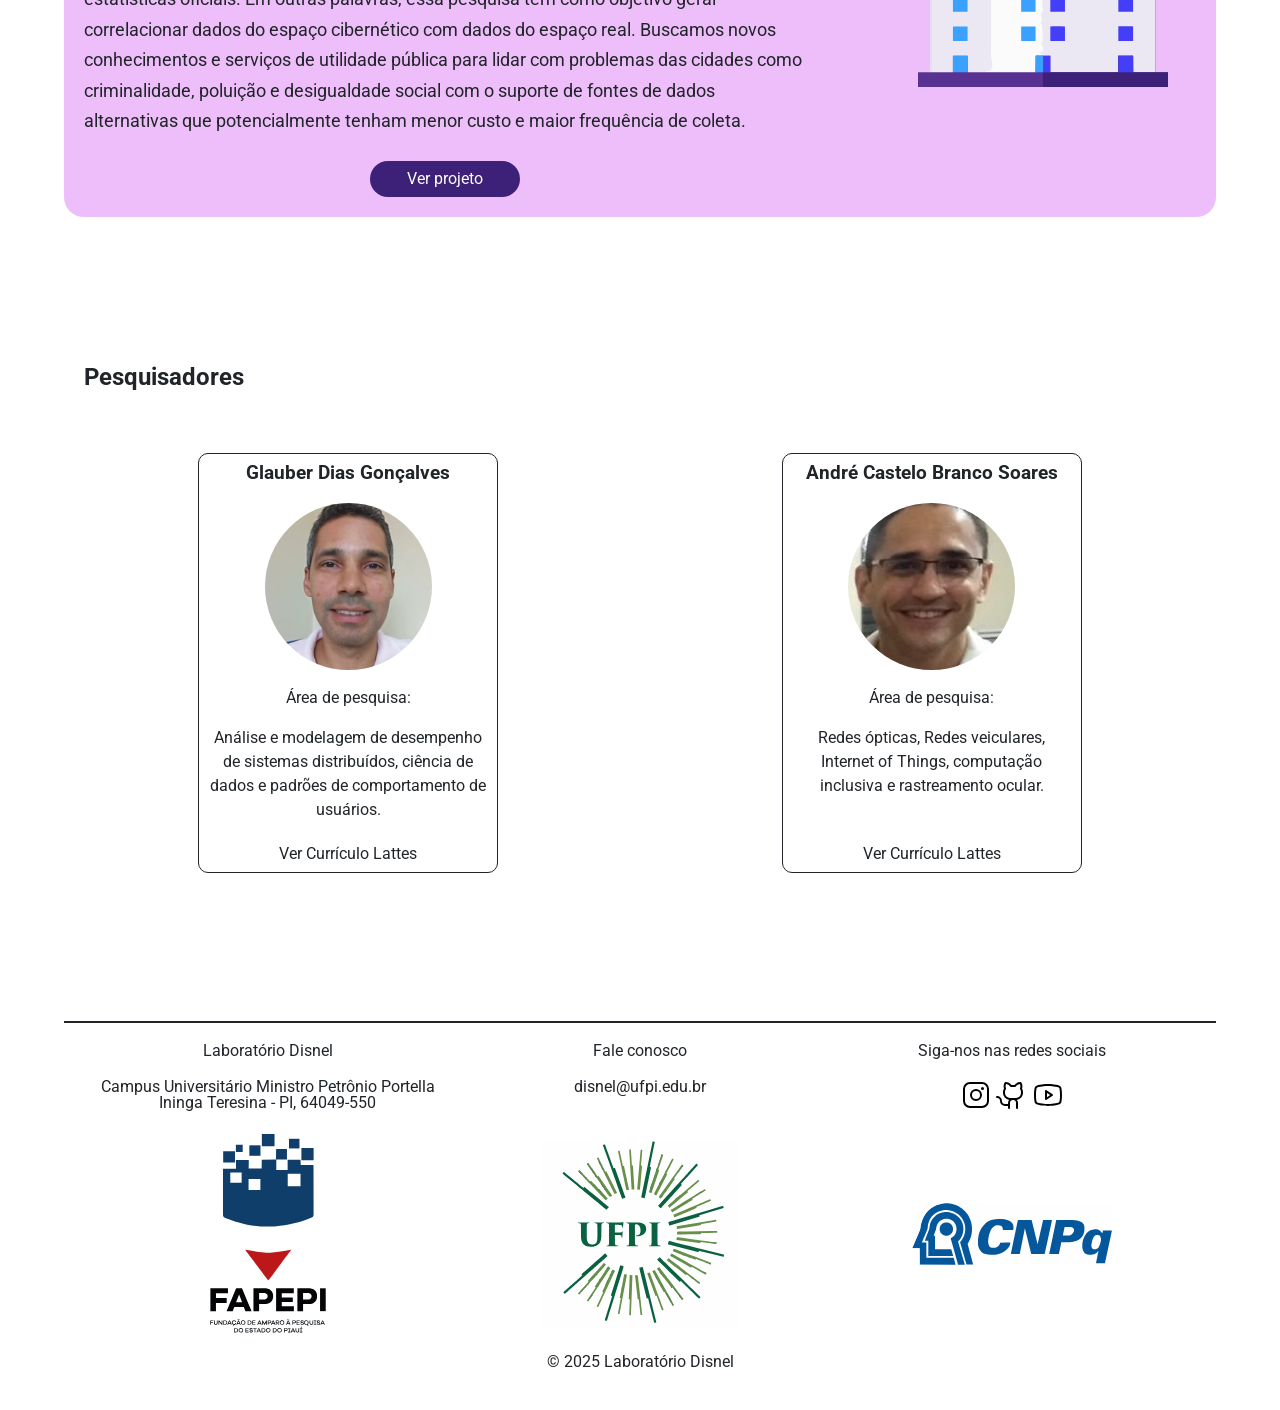
==== commit a7e154e9: "fix responsive design" ====
--- a/index.html
+++ b/index.html
@@ -82,7 +82,7 @@
           <h2 class="header-title">
             Distributed Systems and Computer Networks Laboratory
           </h2>
-          <p class="header-text">
+          <p class="header-text big-text">
             Lorem ipsum dolor sit amet consectetur adipisicing elit. Architecto
             iusto exercitationem dignissimos laborum odio ratione quas quam
             error deleniti dicta repellendus voluptatibus neque accusantium nam,
@@ -105,7 +105,7 @@
             </h2>
           </div>
 
-          <p class="project-text">
+          <p class="project-text big-text">
             Este projeto almeja avançar o estado da arte na modelagem e análise
             de aplicações distribuídas(DApps) construídas em cima de redes de
             blockchain através do monitoramento e identificação do perfil do
@@ -129,7 +129,7 @@
             </h2>
           </div>
 
-          <p class="project-text">
+          <p class="project-text big-text">
             Este projeto de pesquisa visa avançar o estado da arte em técnicas
             de monitoramento, modelagem e aplicações para as cidades a partir de
             conteúdo gerado por usuários na Web correlacionados a dados reais
--- a/css/styles.css
+++ b/css/styles.css
@@ -210,10 +210,11 @@
 .cards {
   margin-bottom: 128px;
   display: grid;
-  grid-template-columns: 27% 27% 27%;
+  /* border: 2px solid black; */
+  grid-template-columns: 27% 27%;
   row-gap: 50px;
   column-gap: 5%;
-  justify-content: space-between;
+  justify-content: space-around;
   align-content: center;
 }
 .card {
@@ -265,9 +266,6 @@
   .cards {
     grid-template-columns: 40% 40%;
   }
-  .title {
-    display: none;
-  }
   .project-title-container {
     grid-column: 1/3;
     grid-row: 1;
@@ -289,13 +287,50 @@
     grid-column: 1 / 3;
   }
 }
-@media screen and (max-width: 600px) {
-  .links {
+@media screen and (max-width: 750px) {
+  .big-text {
+    text-align: justify;
+  }
+  .logo-box {
     display: none;
   }
   nav {
     justify-content: center;
   }
+  .footer-logos {
+    grid-column: 2/4;
+    justify-self: end;
+  }
+  .endereço {
+    grid-column: 1/4;
+    grid-row: 2;
+  }
+
+  .footer-title {
+    grid-column: 1/4;
+    grid-row: 1;
+    justify-self: center;
+  }
+  .siga-nos {
+    text-align: center;
+  }
+  .e-mail {
+    grid-row: 3;
+    grid-column: 2/4;
+    justify-self: end;
+  }
+  .copyright {
+    text-align: center;
+  }
+}
+@media screen and (max-width: 600px) {
+  /* .links {
+    display: none;
+  } */
+  /* .footer-grid {
+    grid-template-columns: 1fr 1fr;
+  } */
+
   .cards {
     grid-template-columns: 1fr;
   }
@@ -312,25 +347,5 @@
   .endereço {
     grid-column: 1/4;
     grid-row: 2;
-    /* text-align: center; */
-    /* align-self: center; */
-    /* justify-self: center; */
-  }
-
-  .footer-title {
-    grid-column: 1/4;
-    grid-row: 1;
-    justify-self: center;
-  }
-  .siga-nos {
-    text-align: center;
-  }
-  .e-mail {
-    grid-row: 3;
-    grid-column: 2/4;
-    justify-self: end;
-  }
-  .copyright {
-    text-align: center;
-  }
-}
+  }
+}
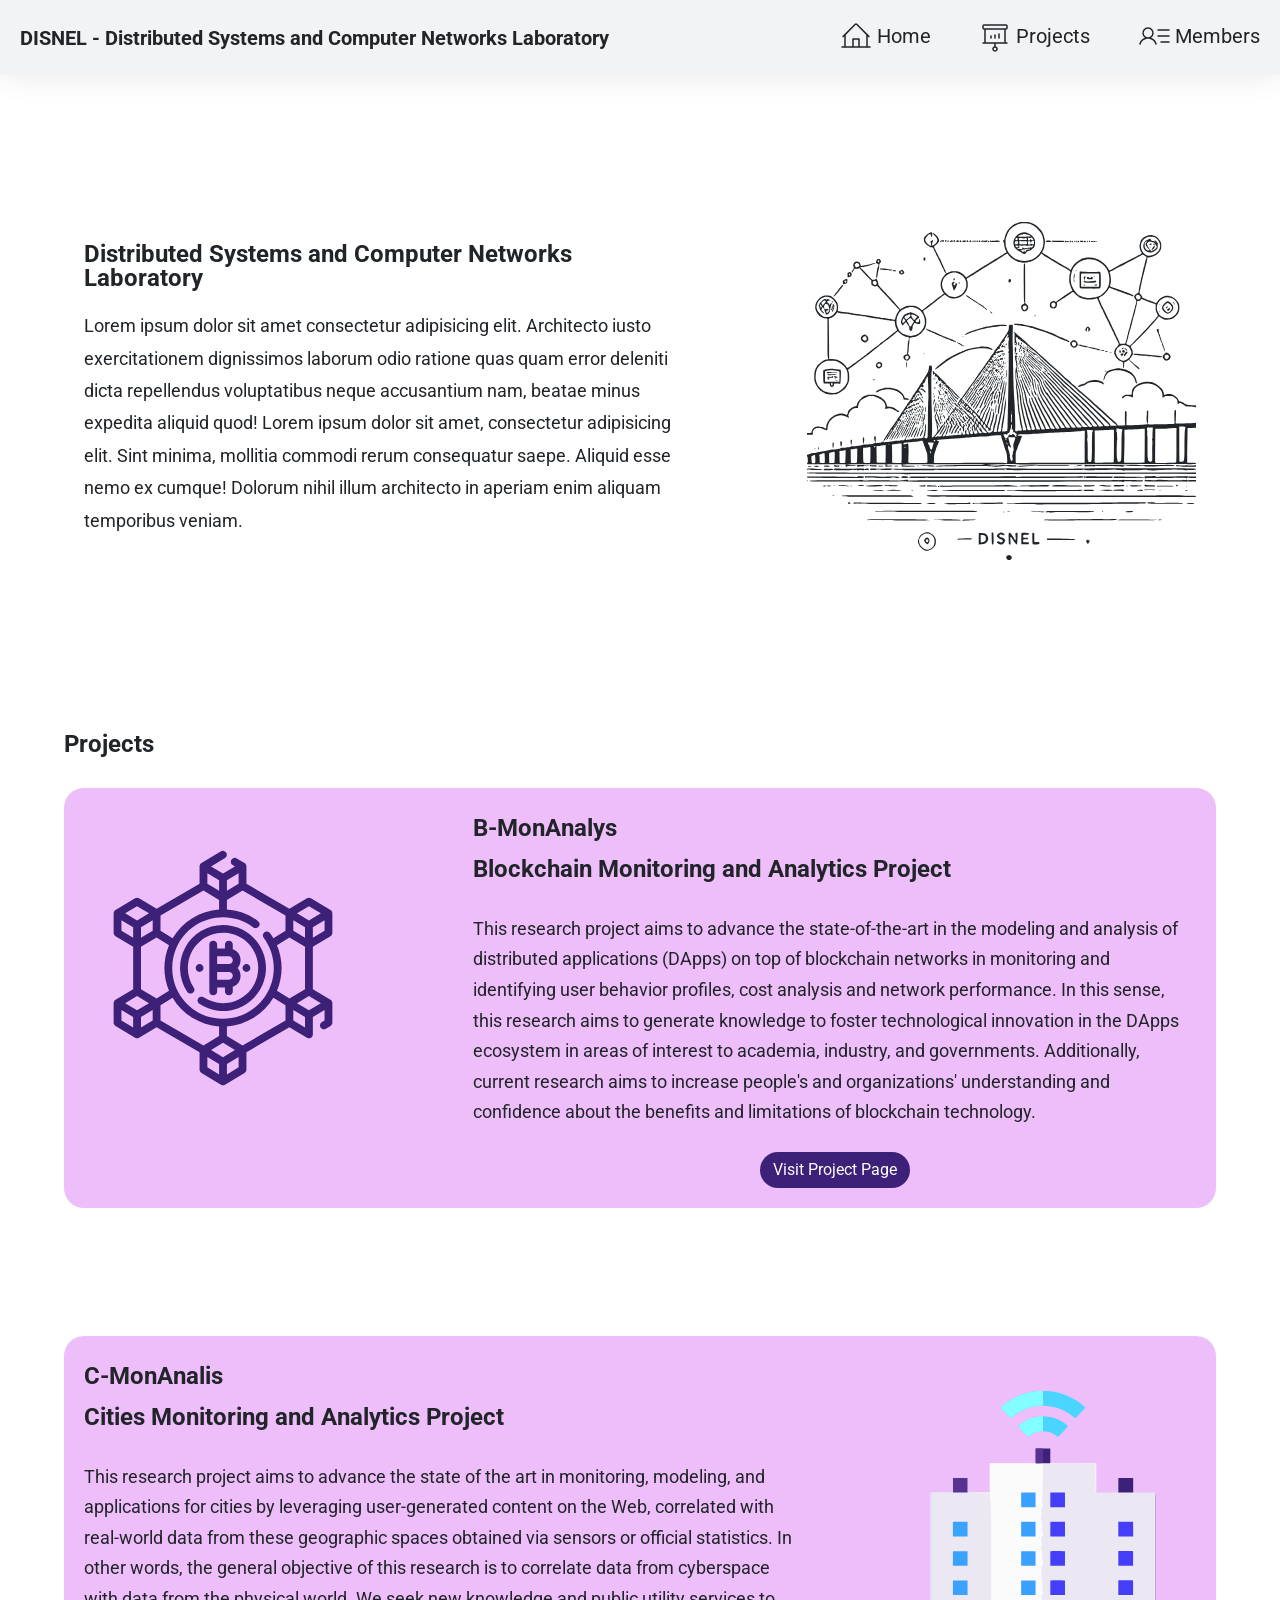
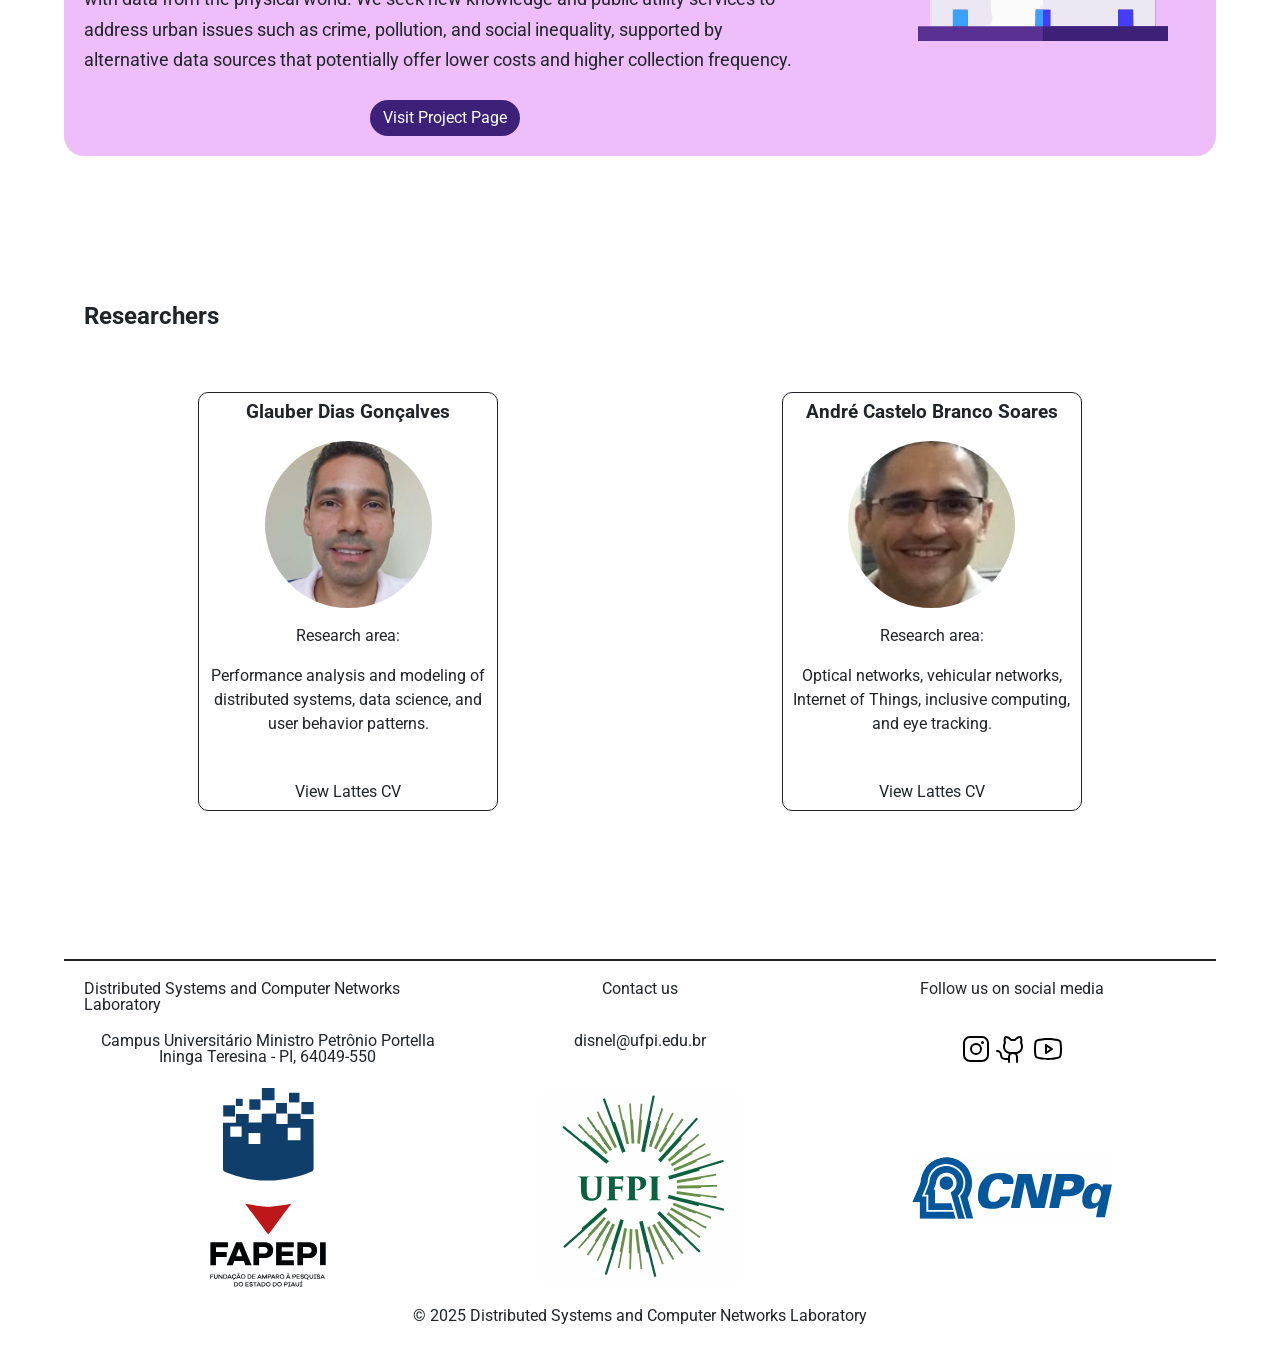
==== commit 9fd8b988: "change page language to english" ====
--- a/index.html
+++ b/index.html
@@ -31,8 +31,7 @@
                   d="M240,210H222V131.17l5.76,5.76a6,6,0,0,0,8.48-8.49L137.9,30.09a14,14,0,0,0-19.8,0L19.76,128.44a6,6,0,0,0,8.48,8.49L34,131.17V210H16a6,6,0,0,0,0,12H240a6,6,0,0,0,0-12ZM46,119.17l80.58-80.59a2,2,0,0,1,2.84,0L210,119.17V210H158V152a6,6,0,0,0-6-6H104a6,6,0,0,0-6,6v58H46ZM146,210H110V158h36Z"
                 ></path>
               </svg>
-
-              Início
+              Home
             </div>
           </a>
         </li>
@@ -51,7 +50,7 @@
                   d="M90,144V128a6,6,0,0,1,12,0v16a6,6,0,0,1-12,0Zm38,6a6,6,0,0,0,6-6V120a6,6,0,0,0-12,0v24A6,6,0,0,0,128,150Zm32,0a6,6,0,0,0,6-6V112a6,6,0,0,0-12,0v32A6,6,0,0,0,160,150Zm54-72V178h10a6,6,0,0,1,0,12H134v20.84a22,22,0,1,1-12,0V190H32a6,6,0,0,1,0-12H42V78H40A14,14,0,0,1,26,64V48A14,14,0,0,1,40,34H216a14,14,0,0,1,14,14V64a14,14,0,0,1-14,14ZM128,222a10,10,0,1,0,10,10A10,10,0,0,0,128,222ZM40,66H216a2,2,0,0,0,2-2V48a2,2,0,0,0-2-2H40a2,2,0,0,0-2,2V64A2,2,0,0,0,40,66ZM202,78H54V178H202Z"
                 ></path>
               </svg>
-              Projetos
+              Projects
             </div></a
           >
         </li>
@@ -70,7 +69,7 @@
                   d="M154,80a6,6,0,0,1,6-6h88a6,6,0,0,1,0,12H160A6,6,0,0,1,154,80Zm94,42H160a6,6,0,0,0,0,12h88a6,6,0,0,0,0-12Zm0,48H184a6,6,0,0,0,0,12h64a6,6,0,0,0,0-12Zm-98.19,20.5a6,6,0,1,1-11.62,3C131.7,168.29,107.23,150,80,150s-51.7,18.29-58.19,43.49a6,6,0,1,1-11.62-3c5.74-22.28,23-40.07,44.67-48a46,46,0,1,1,50.28,0C126.79,150.43,144.08,168.22,149.81,190.5ZM80,138a34,34,0,1,0-34-34A34,34,0,0,0,80,138Z"
                 ></path>
               </svg>
-              Membros
+              Members
             </div></a
           >
         </li>
@@ -95,74 +94,71 @@
         <img class="paad-logo-colorida" src="img/rCNJ8001.svg" alt="" />
       </header>
       <section id="projetos" class="projects">
-        <h2 class="projects-title">Projetos</h2>
+        <h2 class="projects-title">Projects</h2>
         <div class="grid-2-columns-inv blockchain-project featured-project">
           <img class="bc-img" src="img/blockchain.svg" alt="" />
           <div class="project-title-container">
             <h2 class="project-title">B-MonAnalys</h2>
             <h2 class="project-title">
-              Projeto Blockchain - Monitoramento e Análises
+              Blockchain Monitoring and Analytics Project
             </h2>
           </div>
 
           <p class="project-text big-text">
-            Este projeto almeja avançar o estado da arte na modelagem e análise
-            de aplicações distribuídas(DApps) construídas em cima de redes de
-            blockchain através do monitoramento e identificação do perfil do
-            comportamento do usuário, análise de custo e performance da rede.
-            Neste sentido, esta pesquisa visa gerar conhecimento para
-            impulsionar inovações tecnológicas no ecossistema das DApps em áreas
-            de interesse industrial, acadêmico e governamental. Adicionalmente,
-            a pesquisa atual almeja aumentar o entendimento e confiança das
-            pessoas e organizações a respeito dos benefícios e limitações da
-            tecnologia blockchain.
+            This research project aims to advance the state-of-the-art in the
+            modeling and analysis of distributed applications (DApps) on top of
+            blockchain networks in monitoring and identifying user behavior
+            profiles, cost analysis and network performance. In this sense, this
+            research aims to generate knowledge to foster technological
+            innovation in the DApps ecosystem in areas of interest to academia,
+            industry, and governments. Additionally, current research aims to
+            increase people's and organizations' understanding and confidence
+            about the benefits and limitations of blockchain technology.
           </p>
           <a class="project-link" href="https://labpaad.github.io/B-MonAnalys/"
-            >Ver projeto</a
+            >Visit Project Page</a
           >
         </div>
         <div class="grid-2-columns city-project featured-project">
           <div>
             <h2 class="project-title">C-MonAnalis</h2>
             <h2 class="project-title">
-              Projeto Cidades - Monitoramento e Análises
+              Cities Monitoring and Analytics Project
             </h2>
           </div>
 
           <p class="project-text big-text">
-            Este projeto de pesquisa visa avançar o estado da arte em técnicas
-            de monitoramento, modelagem e aplicações para as cidades a partir de
-            conteúdo gerado por usuários na Web correlacionados a dados reais
-            desses espaços geográficos obtidos via sensores ou estatísticas
-            oficiais. Em outras palavras, essa pesquisa tem como objetivo geral
-            correlacionar dados do espaço cibernético com dados do espaço real.
-            Buscamos novos conhecimentos e serviços de utilidade pública para
-            lidar com problemas das cidades como criminalidade, poluição e
-            desigualdade social com o suporte de fontes de dados alternativas
-            que potencialmente tenham menor custo e maior frequência de coleta.
+            This research project aims to advance the state of the art in
+            monitoring, modeling, and applications for cities by leveraging
+            user-generated content on the Web, correlated with real-world data
+            from these geographic spaces obtained via sensors or official
+            statistics. In other words, the general objective of this research
+            is to correlate data from cyberspace with data from the physical
+            world. We seek new knowledge and public utility services to address
+            urban issues such as crime, pollution, and social inequality,
+            supported by alternative data sources that potentially offer lower
+            costs and higher collection frequency.
           </p>
           <img class="city-img" src="img/cidade-inteligente.svg" alt="" />
           <a
             class="project-link inv"
             href="https://labpaad.github.io/C-MonAnalys/"
-            >Ver projeto</a
+            >Visit Project Page</a
           >
         </div>
       </section>
       <section id="membros" class="cards-section">
-        <h2 class="pesquisadores">Pesquisadores</h2>
+        <h2 class="pesquisadores">Researchers</h2>
         <div class="cards">
           <div class="card">
             <h3>Glauber Dias Gonçalves</h3>
             <img class="card-img" src="img/pesquisadores/Glauber.png" alt="" />
-            <p>Área de pesquisa:</p>
+            <p>Research area:</p>
             <p class="area-pesquisa">
-              Análise e modelagem de desempenho de sistemas distribuídos,
-              ciência de dados e padrões de comportamento de usuários.
+              Performance analysis and modeling of distributed systems, data
+              science, and user behavior patterns.
             </p>
-            <a href="http://lattes.cnpq.br/5984202704503148"
-              >Ver Currículo Lattes</a
-            >
+            <a href="http://lattes.cnpq.br/5984202704503148">View Lattes CV</a>
           </div>
           <div class="card">
             <h3>André Castelo Branco Soares</h3>
@@ -171,21 +167,21 @@
               src="img/pesquisadores/AndreSoares.jpeg"
               alt=""
             />
-            <p>Área de pesquisa:</p>
+            <p>Research area:</p>
             <p class="area-pesquisa">
-              Redes ópticas, Redes veiculares, Internet of Things, computação
-              inclusiva e rastreamento ocular.
+              Optical networks, vehicular networks, Internet of Things,
+              inclusive computing, and eye tracking.
             </p>
-            <a href="http://lattes.cnpq.br/5984202704503148"
-              >Ver Currículo Lattes</a
-            >
+            <a href="http://lattes.cnpq.br/5984202704503148">View Lattes CV</a>
           </div>
         </div>
       </section>
       <footer class="footer-grid">
-        <p class="footer-title">Laboratório Disnel</p>
-        <p class="fale-conosco">Fale conosco</p>
-        <p class="siga-nos">Siga-nos nas redes sociais</p>
+        <p class="footer-title">
+          Distributed Systems and Computer Networks Laboratory
+        </p>
+        <p class="fale-conosco">Contact us</p>
+        <p class="siga-nos">Follow us on social media</p>
         <div class="endereço">
           <p class="footer-paragraph">
             Campus Universitário Ministro Petrônio Portella
@@ -198,13 +194,13 @@
         </p> -->
         <p class="e-mail">disnel@ufpi.edu.br</p>
         <div class="footer-logos">
-          <a href="https://www.instagram.com/paad.lab/">
+          <a href="#">
             <img src="img/instagram-logo.svg" alt="" />
           </a>
-          <a href="https://github.com/LABPAAD">
+          <a href="#">
             <img src="img/github-logo.svg" alt="" />
           </a>
-          <a href="https://www.youtube.com/channel/UCc1FpLC3oiJvsoh1sDJtk2g">
+          <a href="#">
             <img src="img/youtube-logo.svg" alt="" />
           </a>
         </div>
@@ -213,7 +209,9 @@
         <img class="logo-apoiadores" src="img/logo-ufpi.svg" alt="" />
         <img class="logo-apoiadores" src="img/cnpq-logo.svg" alt="" />
 
-        <p class="copyright">© 2025 Laboratório Disnel</p>
+        <p class="copyright">
+          © 2025 Distributed Systems and Computer Networks Laboratory
+        </p>
       </footer>
     </main>
   </body>
--- a/css/styles.css
+++ b/css/styles.css
@@ -297,6 +297,9 @@
   nav {
     justify-content: center;
   }
+  .links {
+    gap: 15px;
+  }
   .footer-logos {
     grid-column: 2/4;
     justify-self: end;
